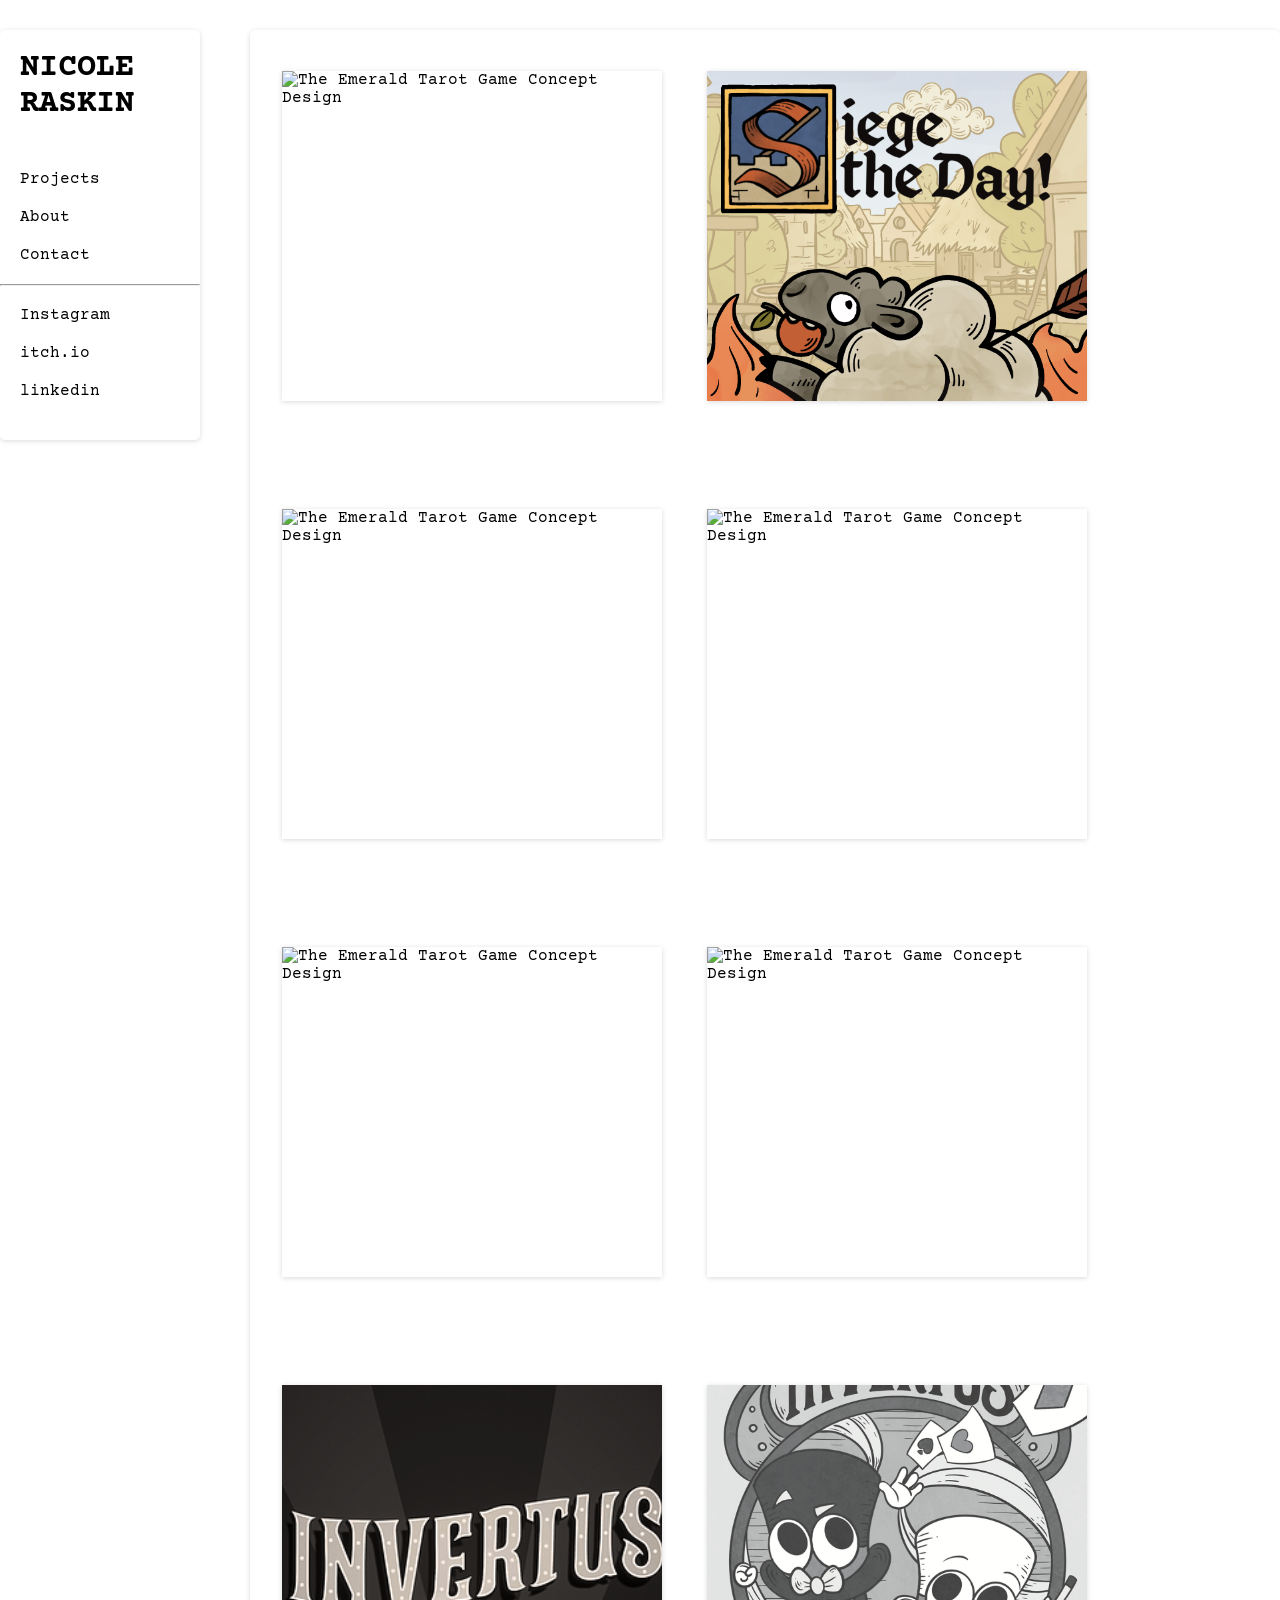
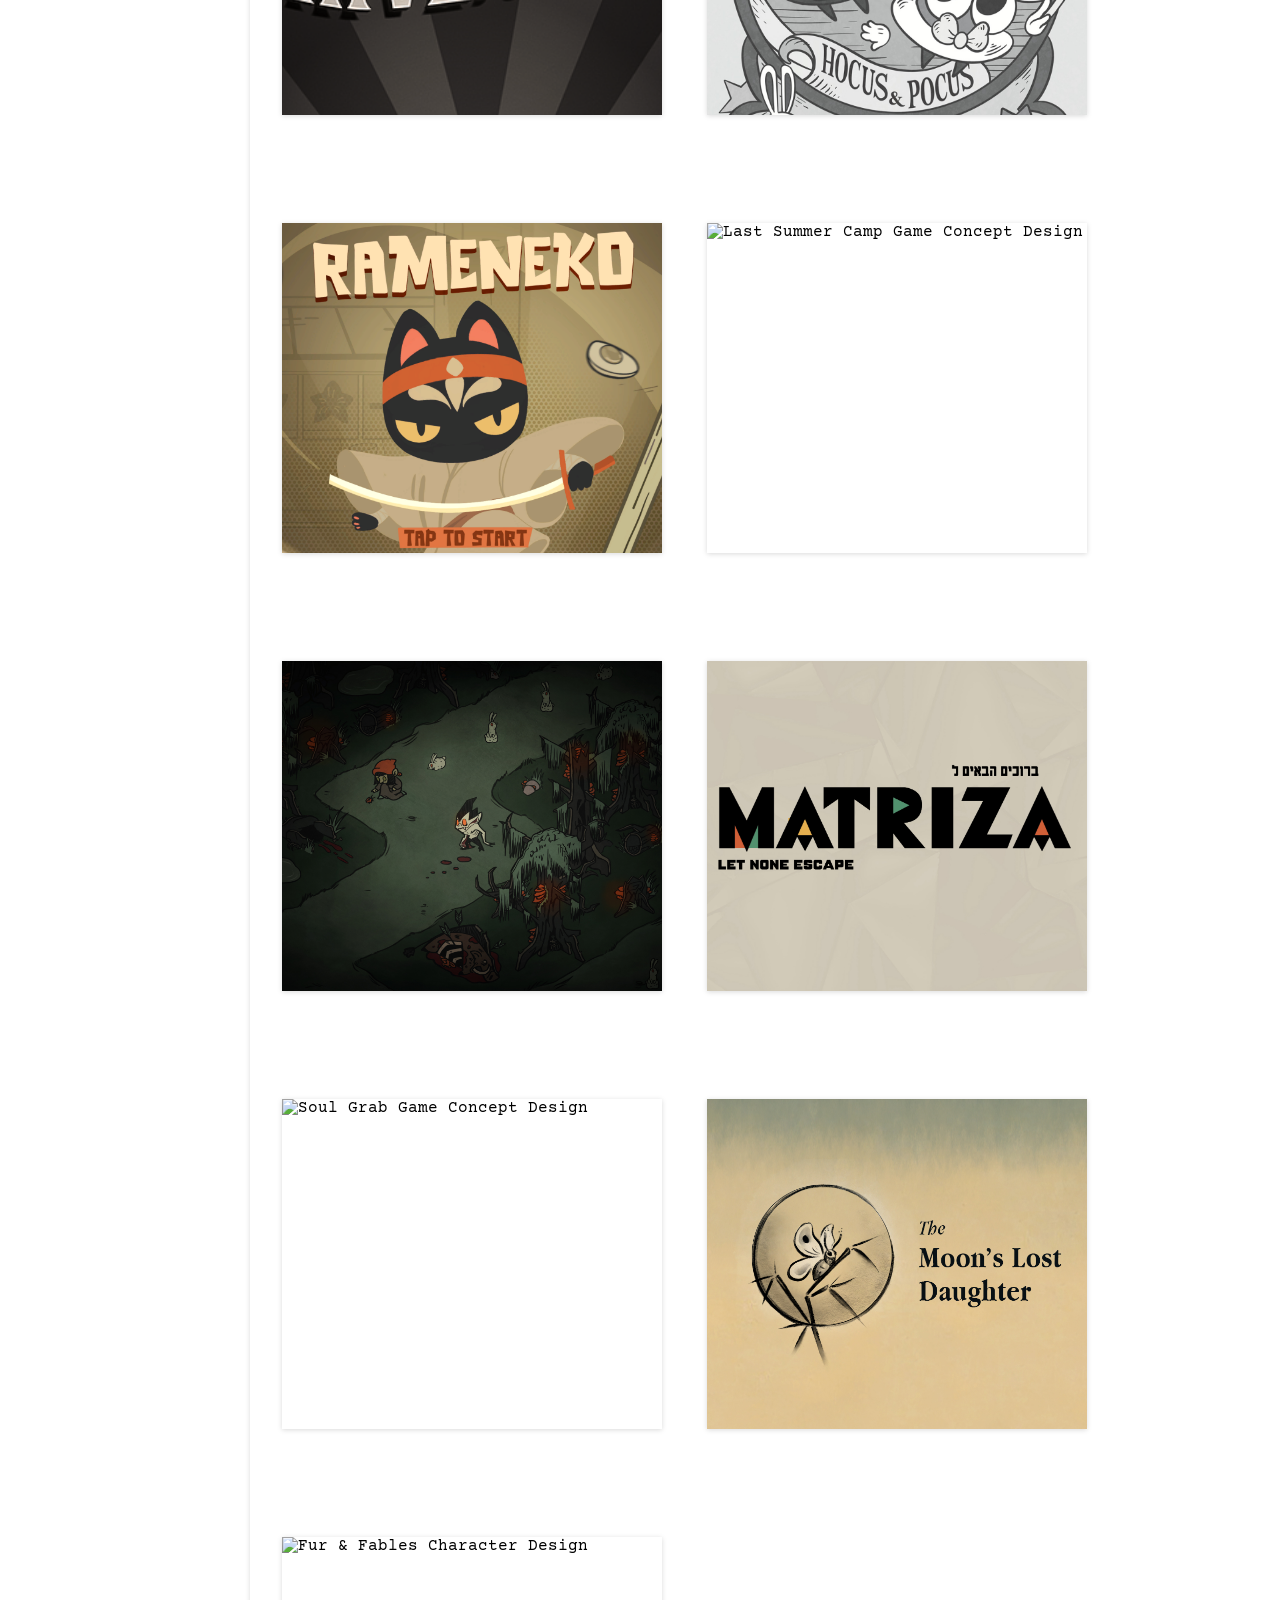
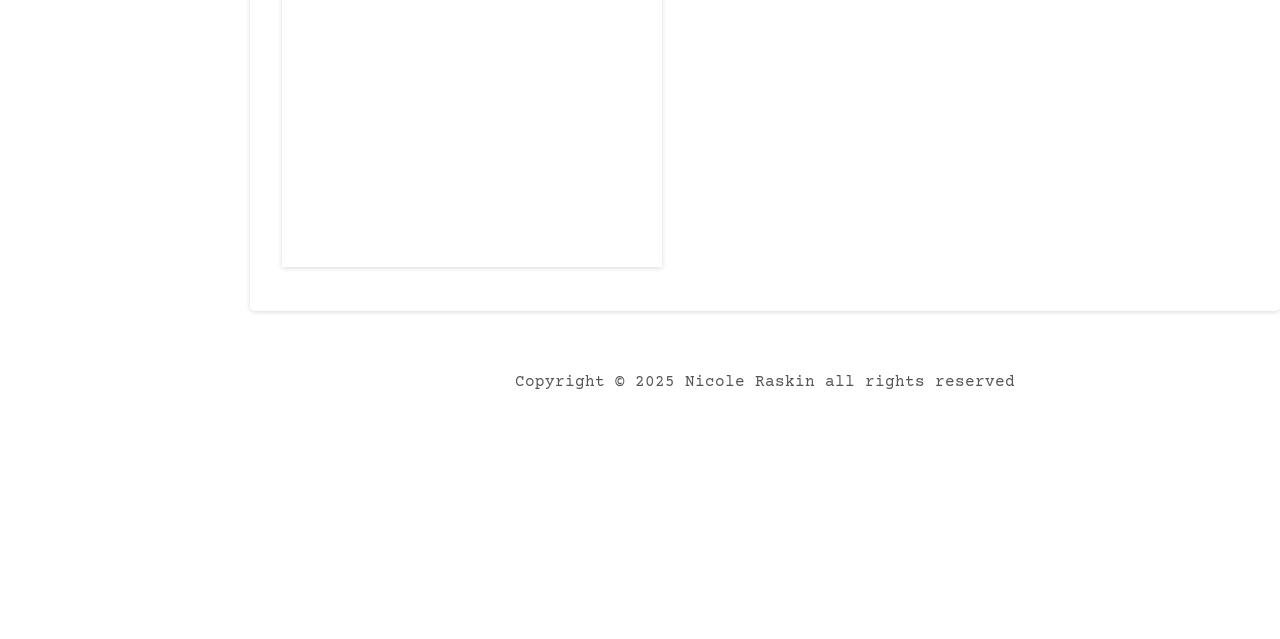
==== index.html @ 9879d879 "folder and name update" ====
<!DOCTYPE html>
<html lang="en">
<head>
    <meta charset="UTF-8">
    <meta name="viewport" content="width=device-width, initial-scale=1.0">
    <title>Project One | Nicole Raskin</title>
    <link rel="stylesheet" href="style.css">
    <link rel="preconnect" href="https://fonts.googleapis.com">
<link rel="preconnect" href="https://fonts.gstatic.com" crossorigin>
<link href="https://fonts.googleapis.com/css2?family=Courier+Prime:ital,wght@0,400;0,700;1,400;1,700&family=DM+Mono:ital,wght@0,300;0,400;0,500;1,300;1,400;1,500&family=IBM+Plex+Sans:ital,wght@0,100..700;1,100..700&family=Lekton:ital,wght@0,400;0,700;1,400&family=Mozilla+Text:wght@200..700&family=Sometype+Mono:ital,wght@0,400..700;1,400..700&family=Stack+Sans+Text:wght@200..700&family=Trispace:wght@100..800&display=swap" rel="stylesheet">
</head> 
<body>
    
    <div class="page-wrapper">

        <nav id="desktop-nav">
            <div class="logo"><b>NICOLE RASKIN</b></div>
            <div>
                <ul class="nav-links">
                    <a href="indexmain.html">Projects</a>
                    <a href="project.html?id=100">About</a> 
                    <a href="project.html?id=101">Contact</a> 
                </ul>
                 <hr/>
                <a class="contact" href="https://www.instagram.com/raskin.nicole/">Instagram</a>
                <a class="contact" href="https://nicoleraskin.itch.io/">itch.io</a>
                <a class="contact" href="https://www.linkedin.com/in/nicole-raskin">linkedin</a>
        </nav>
        <nav id="hamburger-nav">
    <div class="logo"><b>Nicole Raskin</b></div>
    <div class="hamburger-menu">
        <div class="hamburger-icon" onclick="toggleMenu()">
        <span></span>
        <span></span>
        <span></span>
        </div>
        <div class="menu-links">
            <li><a href="indexmain.html" onclick="toggleMenu()">Projects</a></li>      
            <li><a href="project.html?id=100" onclick="toggleMenu()">About</a></li>
            <li><a href="project.html?id=101" onclick="toggleMenu()">Contact</a></li>
        </div>
    </div>
        </nav>

        <main class="project-page-content">

            <section id="projects">
                <div class="projects-container">
                    <a href="project.html?id=15" class="project-thumbnail">
                        <img src="./assets/Brigandier/Page_42.png" alt="The Emerald Tarot Game Concept Design">
                    </a>  
                    <a href="project.html?id=14" class="project-thumbnail">
                        <img src="./assets/SiegeTheDay/main.png" alt="The Emerald Tarot Game Concept Design">
                    </a>  
                    <a href="project.html?id=13" class="project-thumbnail">
                        <img src="./assets/Muskies/1.png" alt="The Emerald Tarot Game Concept Design">
                    </a>  
                    <a href="project.html?id=12" class="project-thumbnail">
                        <img src="./assets/ChristmasBaking/1.png" alt="The Emerald Tarot Game Concept Design">
                    </a>  
                    <a href="project.html?id=11" class="project-thumbnail">
                        <img src="./assets/ManorLords/main.png" alt="The Emerald Tarot Game Concept Design">
                    </a>   
                    <a href="project.html?id=10" class="project-thumbnail">
                        <img src="./assets/TheEmeraldTarot/image.png" alt="The Emerald Tarot Game Concept Design">
                    </a>                      
                    <a href="project.html?id=9" class="project-thumbnail">
                        <img src="./assets/Invertus/4.png" alt="Invertus Game Concept Design">
                    </a>   
                    <a href="project.html?id=8" class="project-thumbnail">
                        <img src="./assets/InvertusMerch/poster1.jpeg" alt="Invertus Merch Game Concept Design">
                    </a>  
                    <a href="project.html?id=7" class="project-thumbnail">
                         <img src="./assets/Rameneko/Rameneko - 1.png" alt="Rameneko Game Screenshot">
                    </a>
                    <a href="project.html?id=6" class="project-thumbnail">
                        <img src="./assets/LastSummerCamp/1.jpeg" alt="Last Summer Camp Game Concept Design">                        
                    </a>
                    <a href="project.html?id=5" class="project-thumbnail">
                        <img src="./assets/Pacman-Reskin/1.jpg" alt="Fur&Fables Character Design thumbnail">                       
                    </a>
                    <a href="project.html?id=4" class="project-thumbnail">
                        <img src="./assets/Matriza/4.png" alt="Matriza Game Concept Design">
                    </a>
                    <a href="project.html?id=3" class="project-thumbnail">
                        <img src="./assets/BoardGame - SoulGrab/1.jpg" alt="Soul Grab Game Concept Design">                       
                    </a> 
                    <a href="project.html?id=2" class="project-thumbnail">
                        <img src="./assets/TheMoonsLostDaughter/1.jpg" alt="Invertus Game Concept Design">
                    </a>                                         
                    <a href="project.html?id=1" class="project-thumbnail">
                        <img src="./assets/FurAndFables/01.characters.png." alt="Fur & Fables Character Design">
                    </a>

                </div>

            </section>
        </main>
        
</div>


    <div class="page-wrapper">
        <main class="page-footer">
            <footer>
                <p>Copyright &#169; 2025 Nicole Raskin all rights reserved</p>
            </footer>
        </main>
    </div>

    <script src="script.js"></script>
    
</body>
</html>
---- style.css ----
/* General */

@import url('https://fonts.googleapis.com/css2?family=Poppins:wght@300;400;500;600&display=swap');



* {
    margin: 0;
    padding: 0;
}

body{
/*font-family: "Sometype Mono", monospace;*/
font-family: "Courier Prime", monospace;
/*font-family: "DM Mono", monospace;*/
/*font-family: "Courier New", Courier, monospace;*/
}

html {
    scroll-behavior: smooth;
}

p {
    color: rgb(85, 85, 85);
}

/* TRANSITION */

a, 
.btn {
    transition: all 300ms ease;
}

/* NAVIGATION */

nav {
    justify-content: space-around;
    align-items: center;
    z-index: 1000;
    background-color: white; /* Solid white so content doesn't bleed through */
}

.nav-links {
    gap: 2rem;
    list-style: none;
    font-size: 1rem;
}

a {
    color: black;
    text-decoration: none;
    display: block;
    margin: 20px;
}

.logo {
    font-size: 2rem;
    margin: 20px;
}

.logo:hover {
cursor: default;
}

/* HAMBURGER MENU */

#hamburger-nav { /* dont display hamburger nav when desktop preview */
    display: none;
}

.hamburger-menu {
    position: relative;
    display: inline-block;
}

.hamburger-icon {
    display: flex;
    flex-direction: column;
    justify-content: space-between;
    height: 24px;
    width: 30px;
    cursor: pointer;
}

.hamburger-icon span {
width: 100%;
height: 2px;
background-color: black;
transition: all .3 ease-in-out;
}

.menu-links {
position: absolute;
top: 100%;
right: 0%;
background-color: white;
width: fit-content;
max-height: 0;
overflow: hidden;
transition: all .3 ease-in-out;
}

.menu-links a {
    display: block;
    padding: 10px;
    text-align: center;
    font-size: 1.5rem;
    color: black;
    text-decoration: none;
    transition: all .3 ease-in-out;
}

.menu-links li { /* each item in the hamburger menu list */
    list-style: none;
}

.menu-links.open { /* limit height of menu */
max-height: 300px;
}

.hamburger-icon.open span:first-child { /* when menu open - hamburger lines turn to X */
    transform: rotate(45deg) translate(10px, 5px);
}

.hamburger-icon.open span:nth-child(2) {
    opacity: 0;
}

.hamburger-icon.open span:last-child {
    transform: rotate(-45deg) translate(10px, -5px);
}

.hamburger-icon span:first-child {
    opacity: 1;
}

.hamburger-icon span:first-child {
    transform: none;
}

/* SECTIONS */

section {
    padding-top: 1vh;
    min-height: 96vh; 
    height: auto;
    margin: 0 auto; /* This centers it within the REMAINING space */
    max-width: 1000px; /* Prevents the art from getting too gigantically wide */
    box-sizing: border-box;
}


.section-container {
    display: flex;
}

/* PROFILES */

#profile {
    display: flex;
    justify-content: center;
    gap: 5rem;
    height: 80vh;
}

.section__pic-container { /* styling the image logo */
    display: flex;
    height: 400px;
    width: 400px;
    margin: auto 0;
}

.section__text { /* all text in this div */
    align-self: center;
    text-align: center;
}

.section__text p {
    font-weight: 600;
}

.section__text__p1 {
    text-align: center;
}

.section__text__p2 {
    font-size: 1.75rem;
    margin-bottom: 1rem;
}

.title { /* styling my name */
font-size: 3rem;
    text-align: center;
    margin-bottom: 3rem; /* Adjust this value to get the look you want */
}

#social-container { /* styling the icons container */
    display: flex;
    justify-content: center;
    margin: 1rem;
    gap: 1rem;
}

/* ICONS */

.icon { /* styling the icons */
cursor: pointer;
    height: 2rem; /* This keeps them small */
    width: 2rem;  /* Add width to be safe */
    object-fit: contain; /* Prevents stretching */
}

/* BUTTONS */

.btn-container {
    display: flex;
    justify-content: center;
    gap: 1rem;
    /* Added margin here so you don't have to use inline styles in HTML */
    margin-top: 1rem; 
}

.btn {
    font-weight: 600;
    padding: 1rem;
    width: 8rem;
    border-radius: 2rem;
}

.btn-color-1,
.btn-color-2 {
    border: rgb(53, 53, 53) 0.1rem solid;
}

.btn-color-1:hover, 
.btn-color-2:hover {
    cursor: pointer;
}

.btn-color-1, 
.btn-color-2:hover {
    background-color: rgb(53, 53, 53);
    color: white;
}

.btn-color-1:hover {
    background-color: rgb(0, 0, 0);
}

.btn-color-2 {
    background: none;
}

.btn-color-2:hover {
    border: rgb(255, 255, 255) 0.1rem solid;
}

.btn-container {
    gap: 1rem;
}

/* ABOUT SECTION */

#about {
    position: relative;
}

.about-containers {
    gap: 2rem;
    margin-bottom: 2rem;
    margin-top: 2rem;
}

.about-details-container {
    justify-content: center;
    flex-direction: column;
}

.about-containers, .about-details-container {
    display: flex;
    justify-content: center;
}
 
.about-pic {
    border-radius: 2rem;
}

.arrow {
    position: absolute;
    right: -5rem;
    bottom: 2.5rem;
    width: 2rem; /* Force a small size */
    height: 2rem;
}

.details-container {
    padding: 1.5rem;
    flex: 1;
    background-color: white;
    border-radius: .5rem;
    box-shadow: rgba(0, 0, 0, 0.15) 0px 1px 5px;
}

#experience .about-containers .details-container {
    max-width: 700px; /* Adjust this value as needed */
    /* You might also want to add margin: 0 auto; if you want to center it when it's smaller than its container */
    margin: 0 auto;
}

.section-container {
    gap: 4rem;
    height: auto; /* Changed from 80% */
    display: flex;
}

.section__pic-container {
    height: 400px;
    width: 400px;
    margin: auto 0;
}

/* EXPERIENCE SECTION*/

#experience {
    position: relative;
}

.experience-sub-title {
    color: rgb(85, 85, 85);
    font-weight: 600;
    font-size: 1.75rem;
    margin-bottom: 2rem;
}

.experience-details-container {
    display: flex;
    justify-content: center;
    flex-direction: column;
}

.article-container {
    display: flex;
    text-align: initial;
    flex-wrap: wrap;
    flex-direction: row;
    gap: 2.5rem;
    justify-content: space-around;
}

article {
display: flex;
width: 10rem;
justify-content: flex-start;
gap: 0.5rem;
}

article .icon {
cursor: default;
}

 /* PROJECTS SECTION */

#projects {
    position: relative;
}

.projects-container {
    display: flex;         /* Enables flexbox layout */
    flex-wrap: wrap;       /* Allows thumbnails to wrap to the next line */
    justify-content: flex-start; /* Aligns thumbnails to the left */
    row-gap: 6rem;         /* Space between rows */
}

.project-thumbnail {
    display: block;
    width: 380px;
    height: 330px;
    margin: 0 45px 12px 0;
    position: relative;
    overflow: hidden;
    box-shadow: rgba(0, 0, 0, 0.15) 0px 1px 5px;
}

.project-thumbnail img {
    width: 100%;
    height: 100%;
    object-fit: cover;
    display: block;
}

/* 1. Create a transparent white overlay sitting above the image */
.project-thumbnail::after {
  content: '';
  position: absolute;
  top: 0;
  left: 0;
  width: 100%;
  height: 100%;
  background-color: rgba(255, 255, 255, 0.5); /* White at 50% opacity */
  opacity: 0;                                 /* Invisible by default */
  transition: opacity 0.3s ease;              /* Smooth fade effect */
  pointer-events: none;                       /* Allows clicks to pass through to the image/link */
}

/* 2. Fade in the white layer when hovering */
.project-thumbnail:hover::after {
  opacity: 1;
}

.row-items-container{
    margin-bottom: 25px;
    display: flex;         /* Enables flexbox layout */
    flex-wrap: wrap;       /* Allows thumbnails to wrap to the next line */
    justify-content: space-between; /* Aligns thumbnails to the left */
    row-gap: 1rem;   
}

.row-item-full {
    width: 100%;
}

.row-item-half {
    width: 49%;
}

.row-item-quarter {
    width: 23%;
}

.thumbnail-caption {
    position: absolute;
    left: 0;
    right: 0;
    bottom: 0;
    padding: 0.6rem 0.8rem;
    background: rgba(0, 0, 0, 0.55);
}

.thumbnail-caption h3 {
    color: white;
    font-size: 0.95rem;
    font-weight: 500;
    margin: 0;
}

.project-img {
    border-radius: 2rem;
    width: 90%;
    height: 90%;
}

.project-img-large {
    width: 100%;
    height: auto;
    display: block;
}

.project-image-stack {
    max-width: 1200px;
    margin: 0 auto;
    display: flex;
    flex-direction: column; /* This forces the stack */
    gap: 2rem; /* This adds a nice space between the two image boxes */
}

/* This adds a gap between images inside the same bordered container */
/*.details-container.color-container img + img {
    margin-top: 2rem; /* Adjust this value to change the spacing 
}*/

.project-title {
    color: black;
    margin-bottom: 10px;
}

.Itemtext {
    margin: 1rem;
}

.project-btn {
    color: black;
    border-color: rgb(163, 163, 163);
}

/* CONTACT */

#contact {
    display: flex;
    justify-content: center;
    flex-direction: column;
    height: 70vh;
}

.contact-info-upper-container {
    display: flex;
    justify-content: center;
    border-radius: 2rem;
    border: rgb(53, 53, 53) .1rem solid;
    border-color: rgb(163, 163, 163);
    background-color: rgb(250, 250, 250);
    margin: 2rem auto;
    padding: 0.5rem;
}

.contact-info-container {
    display: flex;
    align-items: center;
    gap: .5rem;
    margin: 1rem;
}

.contact-info-container p {
font-size: larger;
}

.contact-icon {
    cursor: default;
}

/* FOOTER SECTION */

footer {
    height: 26vh;
    margin: 0 1rem;
}

footer p {
    text-align: center;
}


   /* Project Page Specifics */

.project-page-content {
        margin-left: 250px; 
        width: 1400px;
        min-width: 600px; /* This prevents the "squishing" that looks like sliding */
        padding: 2rem;
        background-color: white; /* Ensures it covers anything behind it */
        box-sizing: border-box; /* Crucial for calc() math */
}

.page-footer {
        margin-left: 250px; 
        width: calc(100% - 250px);
        min-width: 600px; /* This prevents the "squishing" that looks like sliding */
        padding: 2rem;
        background-color: white; /* Ensures it covers anything behind it */
        box-sizing: border-box; /* Crucial for calc() math */
}

.project-main-img {
    height: auto; /* Allows the art to keep its aspect ratio */
    width: 100%;
    max-width: 600px;
}

#project-gallery {
    height: fit-content;
    margin-top: 4rem;
}

/* Ensure images inside details containers don't overflow */
.details-container img {
    max-width: 100%;
    height: auto;
}

/* Adjustment for the "Back" button to look consistent */
.project-page-content .btn-container {
    margin-top: 1.5rem;
}

@media screen and (min-width: 1201px) {
    .page-wrapper {
        display: flex;
        padding-top: 30px;
        width: 100%; /* Add this */
        max-width: fit-content;
        margin: auto; 
    }

    #desktop-nav {
        width: 200px;
        float: left;
        padding-bottom: 20px;
        position: fixed;
        box-shadow: rgba(0, 0, 0, 0.15) 0px 1px 5px;
        border-radius: 5px;
        background-color: white;
    }

    .nav-links {
        flex-direction: column;
        gap: 1.5rem;
        margin-top: 3rem;            /* Spacing between logo and links */
        align-items: flex-start;     /* Ensures links are left-aligned */
    }

    .project-page-content {
        margin-left: 250px; 
        width: 1400px;
        padding: 2rem;
        /* ADD THIS LINE BELOW */
        box-sizing: border-box;
        box-shadow: rgba(0, 0, 0, 0.15) 0px 1px 5px;
        border-radius: 5px; 
    }

    .page-footer {
        margin-left: 250px; 
        width: 1000px;
        padding: 2rem;
        /* ADD THIS LINE BELOW */
        box-sizing: border-box;
        border-radius: 5px; 
    }

    /* Remove the 10rem margins you had earlier since we have a sidebar now */
    section {
        margin: 0 auto; 
        max-width: 1275px;
    }
}


@media screen and (max-width: 1200px) {

    .page-wrapper {
        display: block; /* Back to normal stacking */
    }

    #desktop-nav {
        display: none; /* Hide sidebar, show hamburger as usual */
    }

    .project-page-content {
        margin-left: 0;
        width: 100%;
    }

    .page-footer {
        margin-left: 0;
        width: 100%;
    }

    #hamburger-nav {
        display: flex;
        height: 8vh;
        /* Sticky Properties */
        position: sticky;
    }
    #experience, 
    .experience-details-container {
        margin-top: 2rem;
    }
    #profile, 
    .section-container {
        display: block;
    }
    .arrow {
        display: none;
    }
    section, 
    .section-container {
        height: fit-content;
    }
    section {
        margin: 0 5%;
    }
    .section__pic-container {
        width: 275px;
        height: 275px;
        margin: 0 auto 2rem;
    }
    .about-containers {
        margin-top: 0;
    }
    .projects-container {
        grid-template-columns: repeat(2, 250px);
        justify-content: center;
    }
}

@media screen and (max-width: 600px) {
    #contact, footer {
        height: 40vh;
    }
    #profile {
        height: 83vh;
        margin-bottom: 0;
    }
    article {
        font-size: 1rem;
    }
    footer nav {
        height: fit-content;
        margin-bottom: 2rem;
    }
    .about-containers, 
    .contact-info-upper-container, 
    .btn-container {
        flex-wrap: wrap;
    }
    .contact-info-container {
        margin: 0.2rem 0.5rem;
    }
    .contact-info-container, p, 
    .nav-links li a {
        font-size: 1rem;
    }
    .experience-sub-title {
        font-size: 1.25rem;
    }
    .logo {
        font-size: 1.5rem;
    }
    .nav-links {
        flex-direction: column;
        gap: .5rem;
        text-align: center;
    }
    .section__pic-container {
        width: auto;
        height: 46vw;
        justify-content: center;
    }
    .section__text__p2 {
        font-size: 1.25rem;
    }
    .title {
        font-size: 2rem;
    }
    .text-container {
        text-align: justify;
    }
    .projects-container {
        grid-template-columns: 1fr;
        justify-content: center;
    }
    .project-thumbnail {
        width: 100%;
        max-width: 250px;
        margin: 0 auto 12px;
    }
}
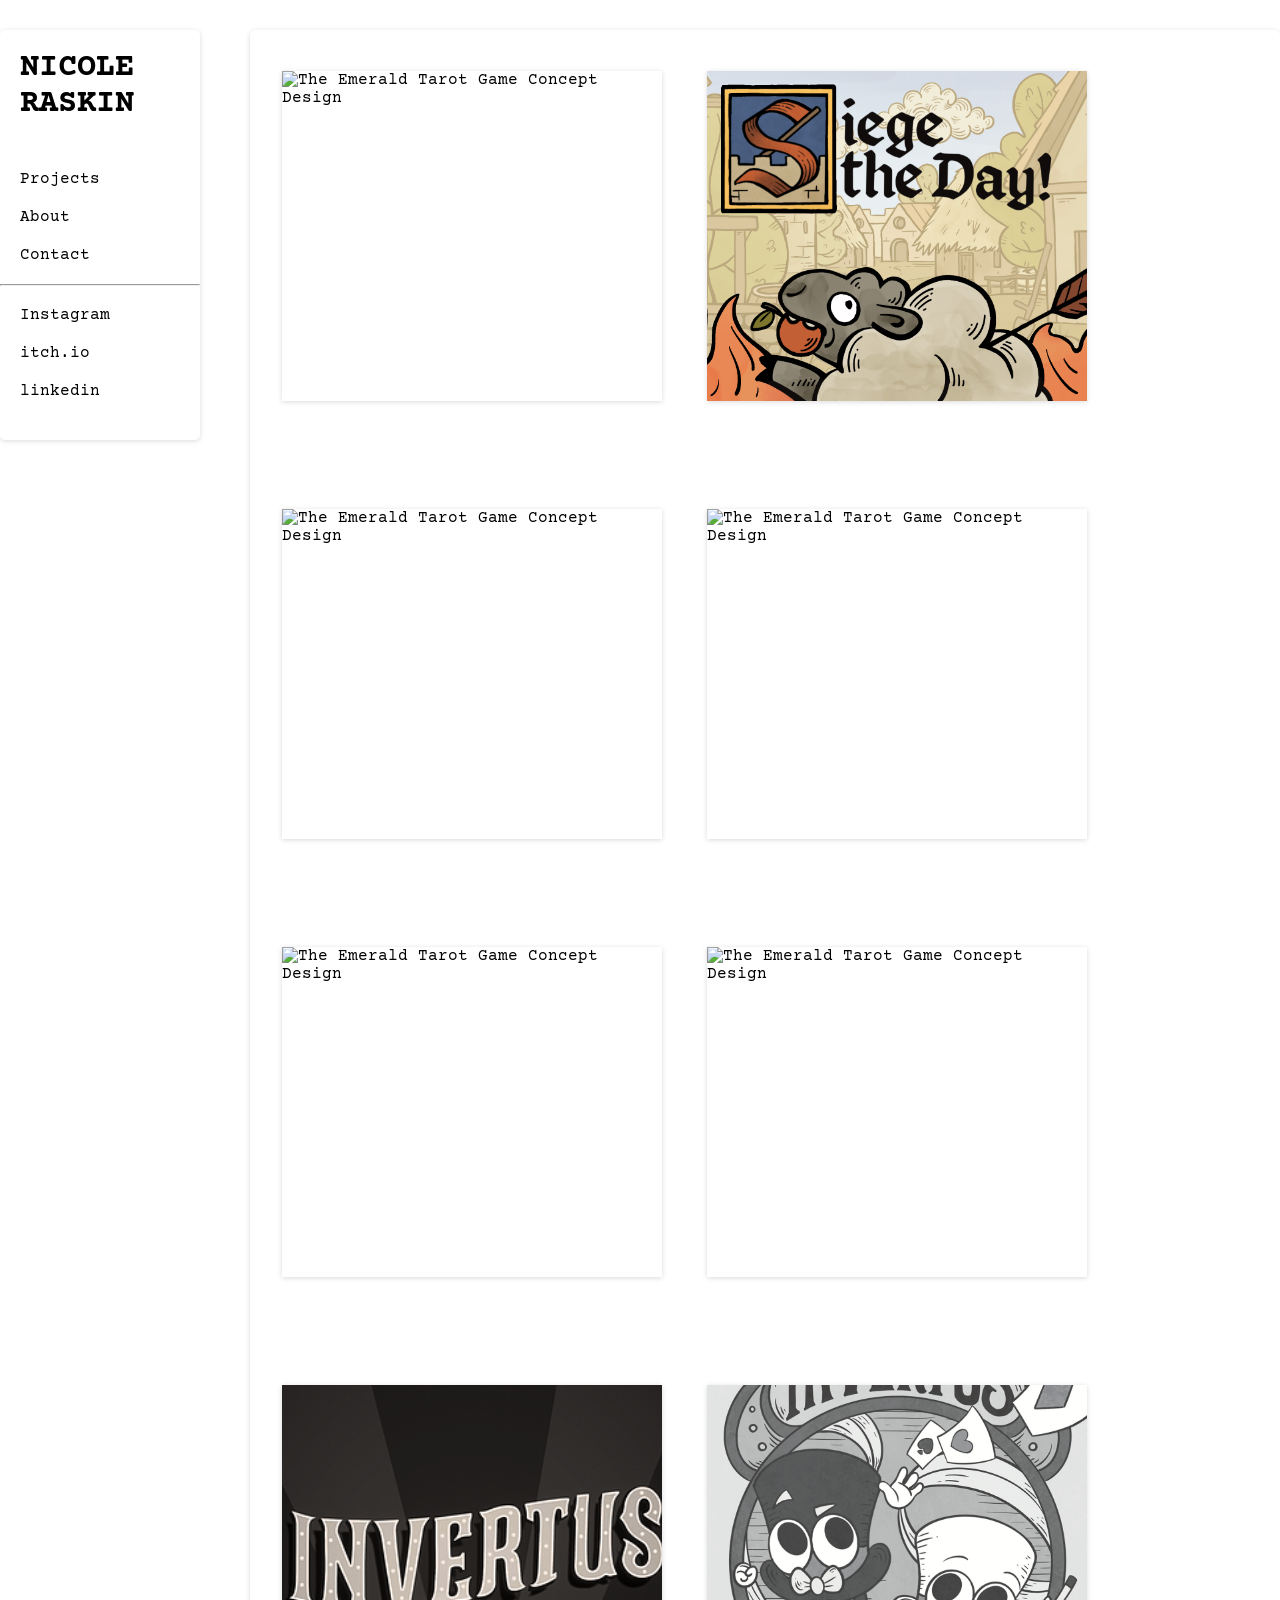
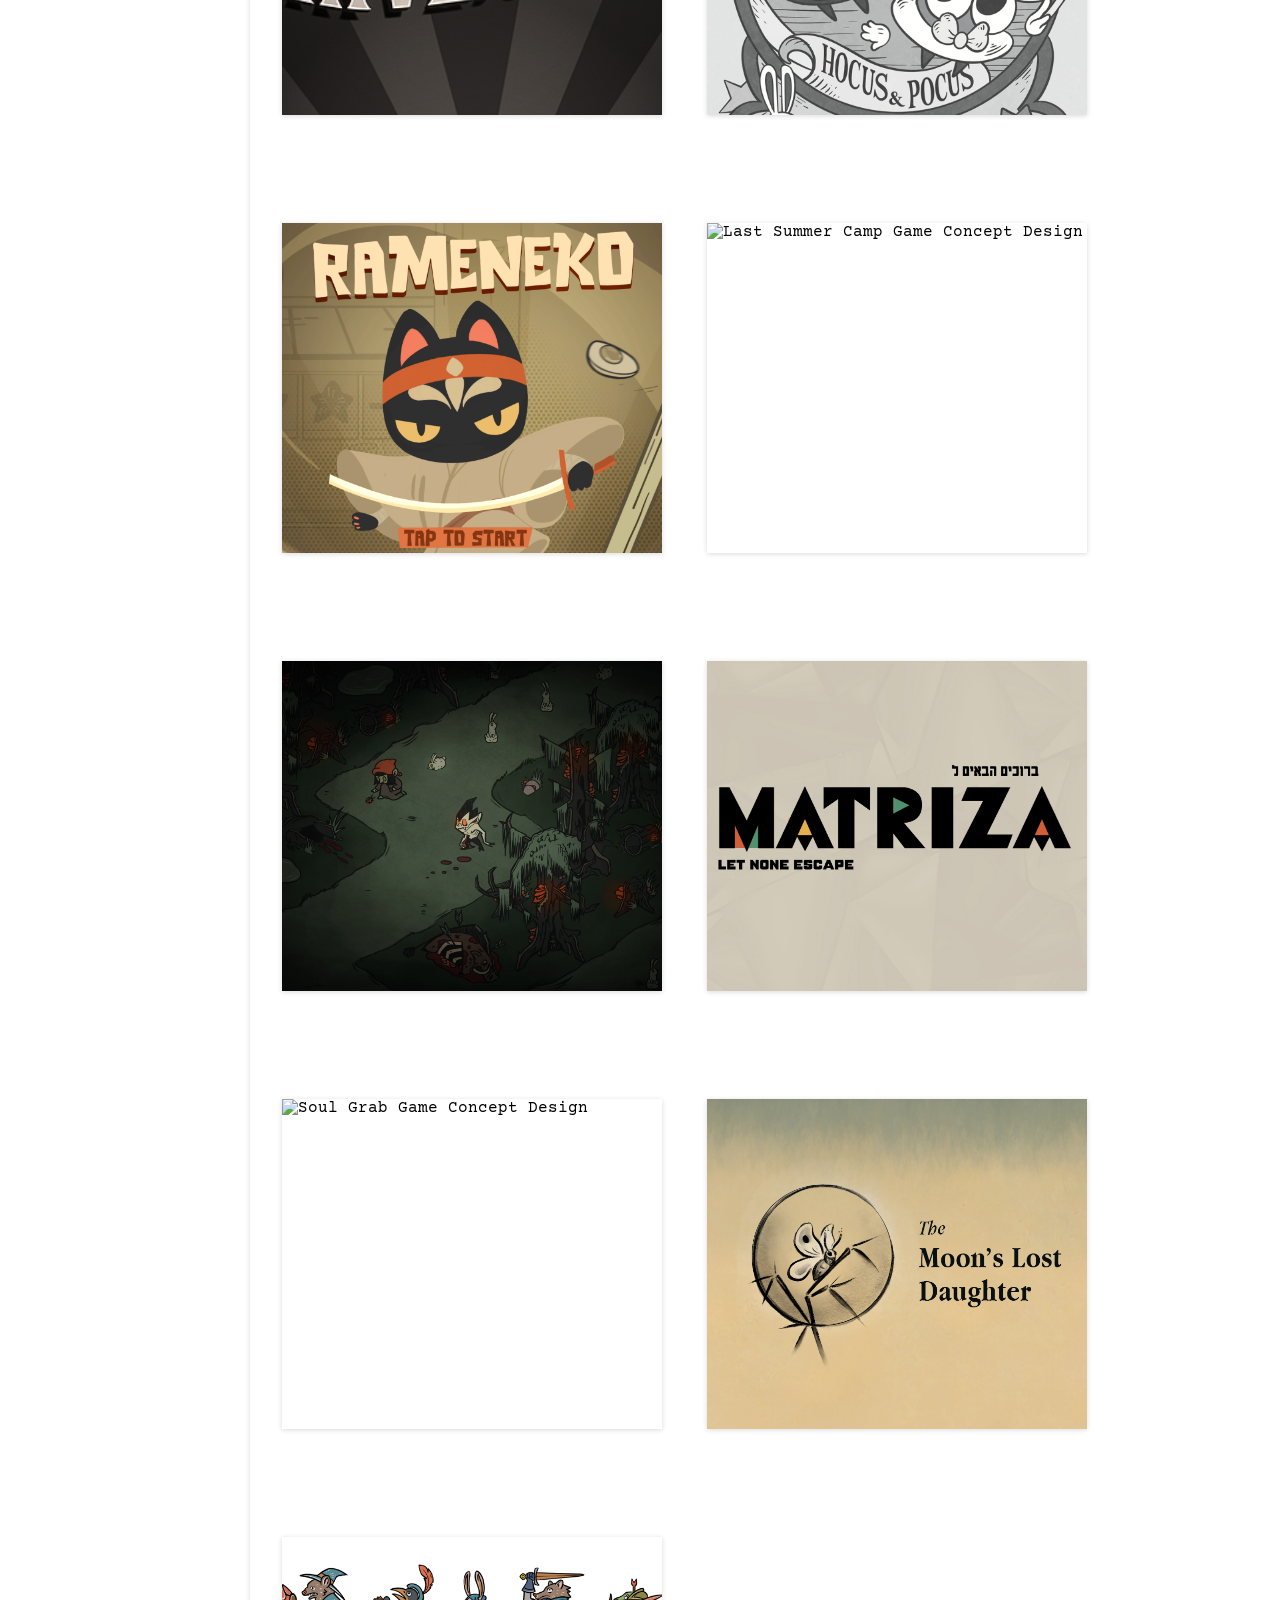
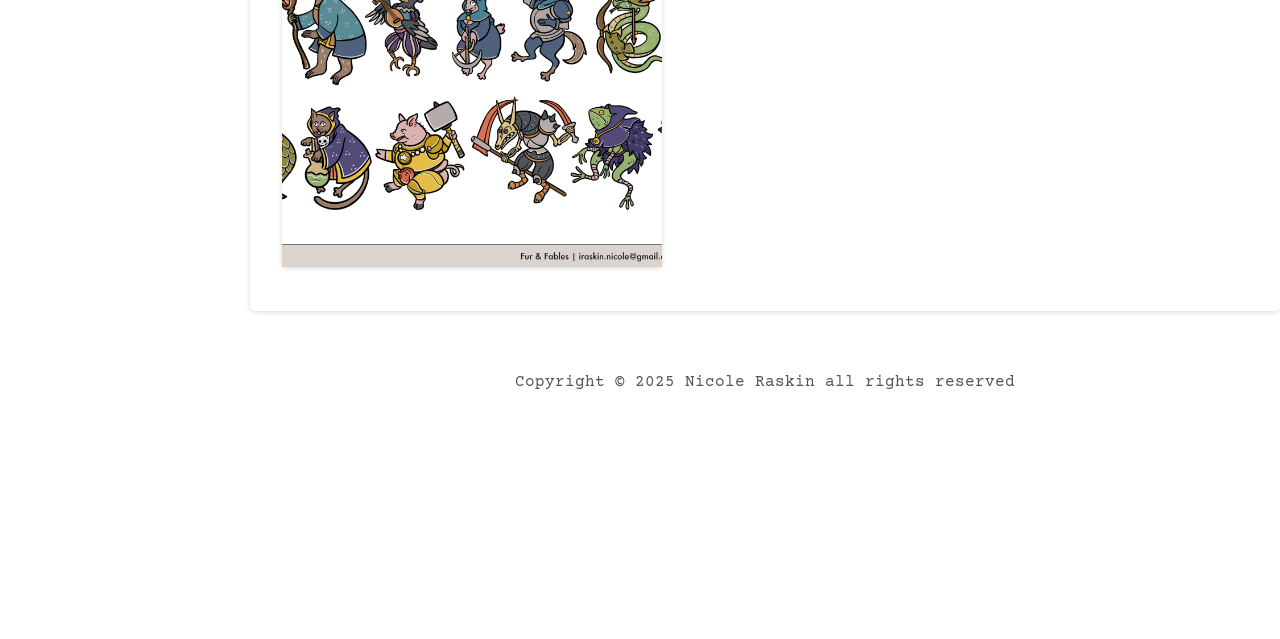
==== commit 7d175e6c: "update paths after name and path updates" ====
--- a/index.html
+++ b/index.html
@@ -17,7 +17,7 @@
             <div class="logo"><b>NICOLE RASKIN</b></div>
             <div>
                 <ul class="nav-links">
-                    <a href="indexmain.html">Projects</a>
+                    <a href="index.html">Projects</a>
                     <a href="project.html?id=100">About</a> 
                     <a href="project.html?id=101">Contact</a> 
                 </ul>
@@ -35,7 +35,7 @@
         <span></span>
         </div>
         <div class="menu-links">
-            <li><a href="indexmain.html" onclick="toggleMenu()">Projects</a></li>      
+            <li><a href="index.html" onclick="toggleMenu()">Projects</a></li>      
             <li><a href="project.html?id=100" onclick="toggleMenu()">About</a></li>
             <li><a href="project.html?id=101" onclick="toggleMenu()">Contact</a></li>
         </div>
@@ -89,7 +89,7 @@
                         <img src="./assets/TheMoonsLostDaughter/1.jpg" alt="Invertus Game Concept Design">
                     </a>                                         
                     <a href="project.html?id=1" class="project-thumbnail">
-                        <img src="./assets/FurAndFables/01.characters.png." alt="Fur & Fables Character Design">
+                        <img src="./assets/FurAndFables/01.characters.png" alt="Fur & Fables Character Design">
                     </a>
 
                 </div>
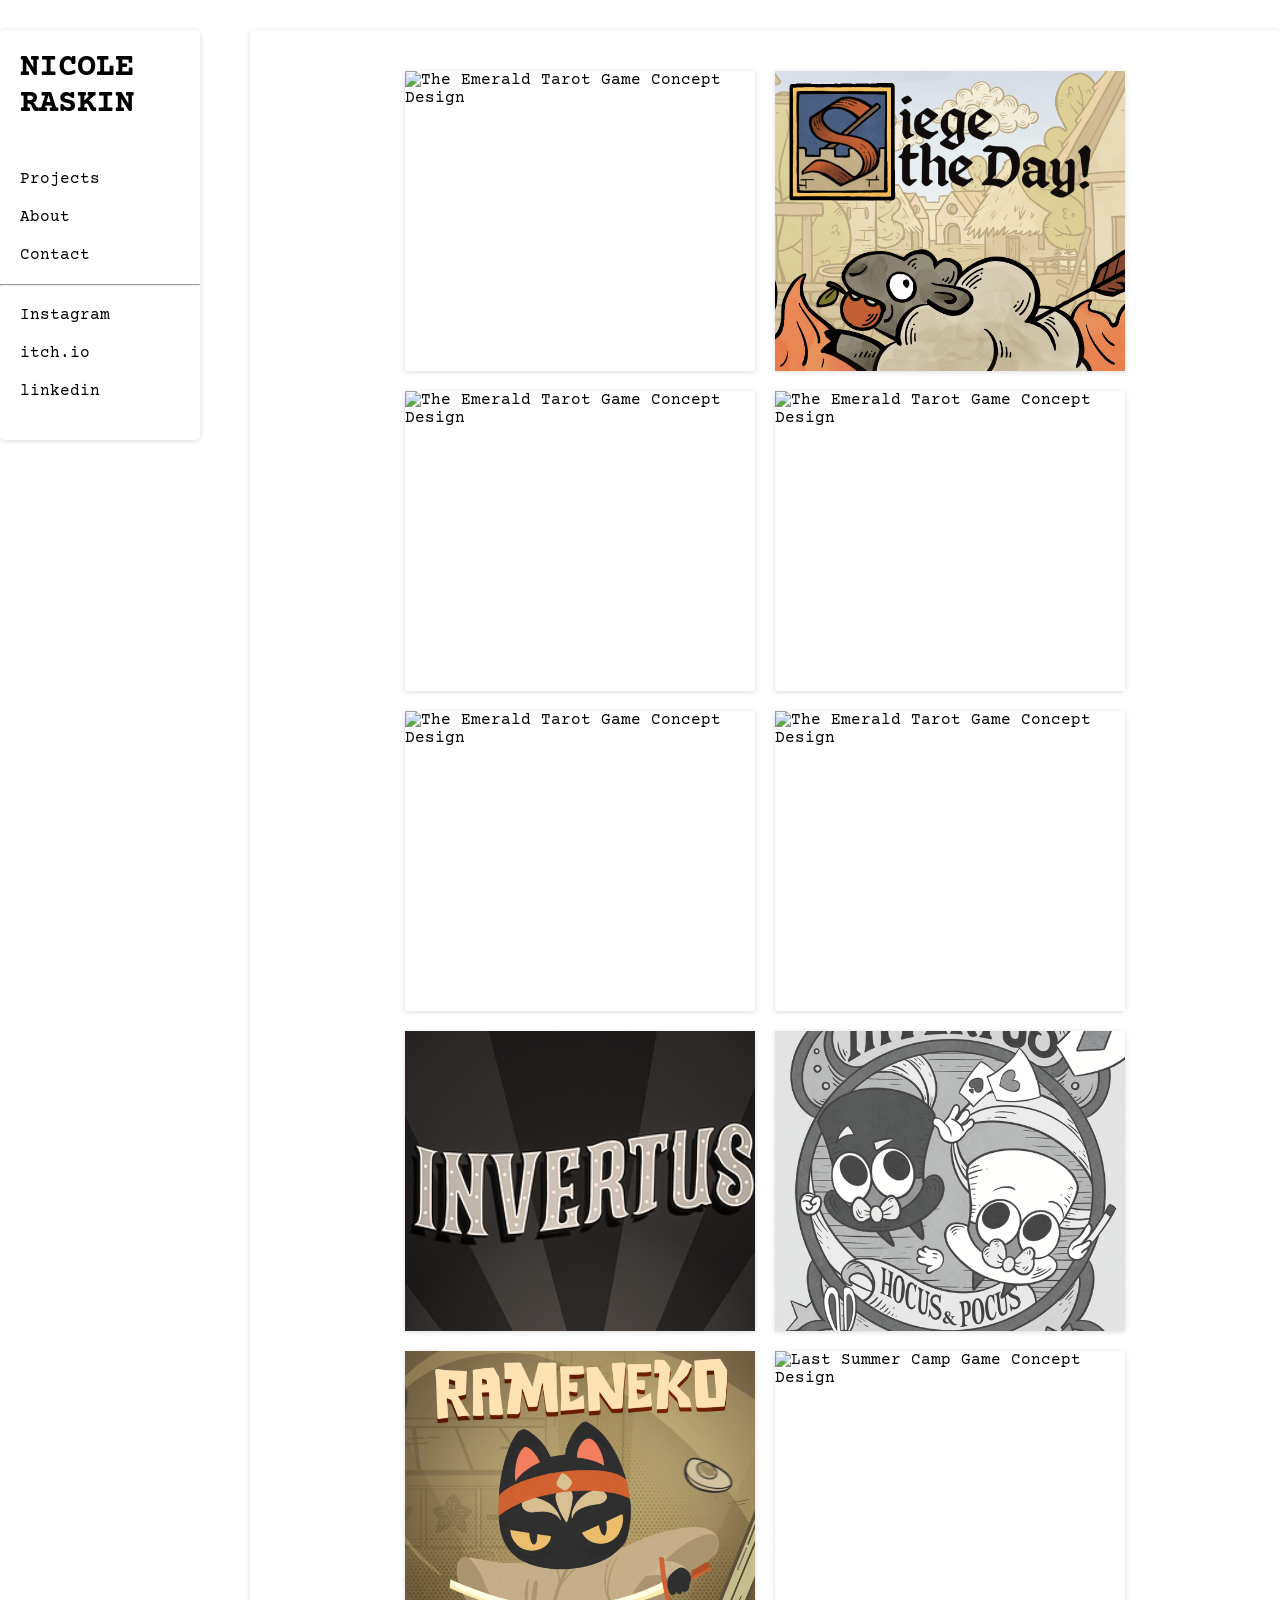
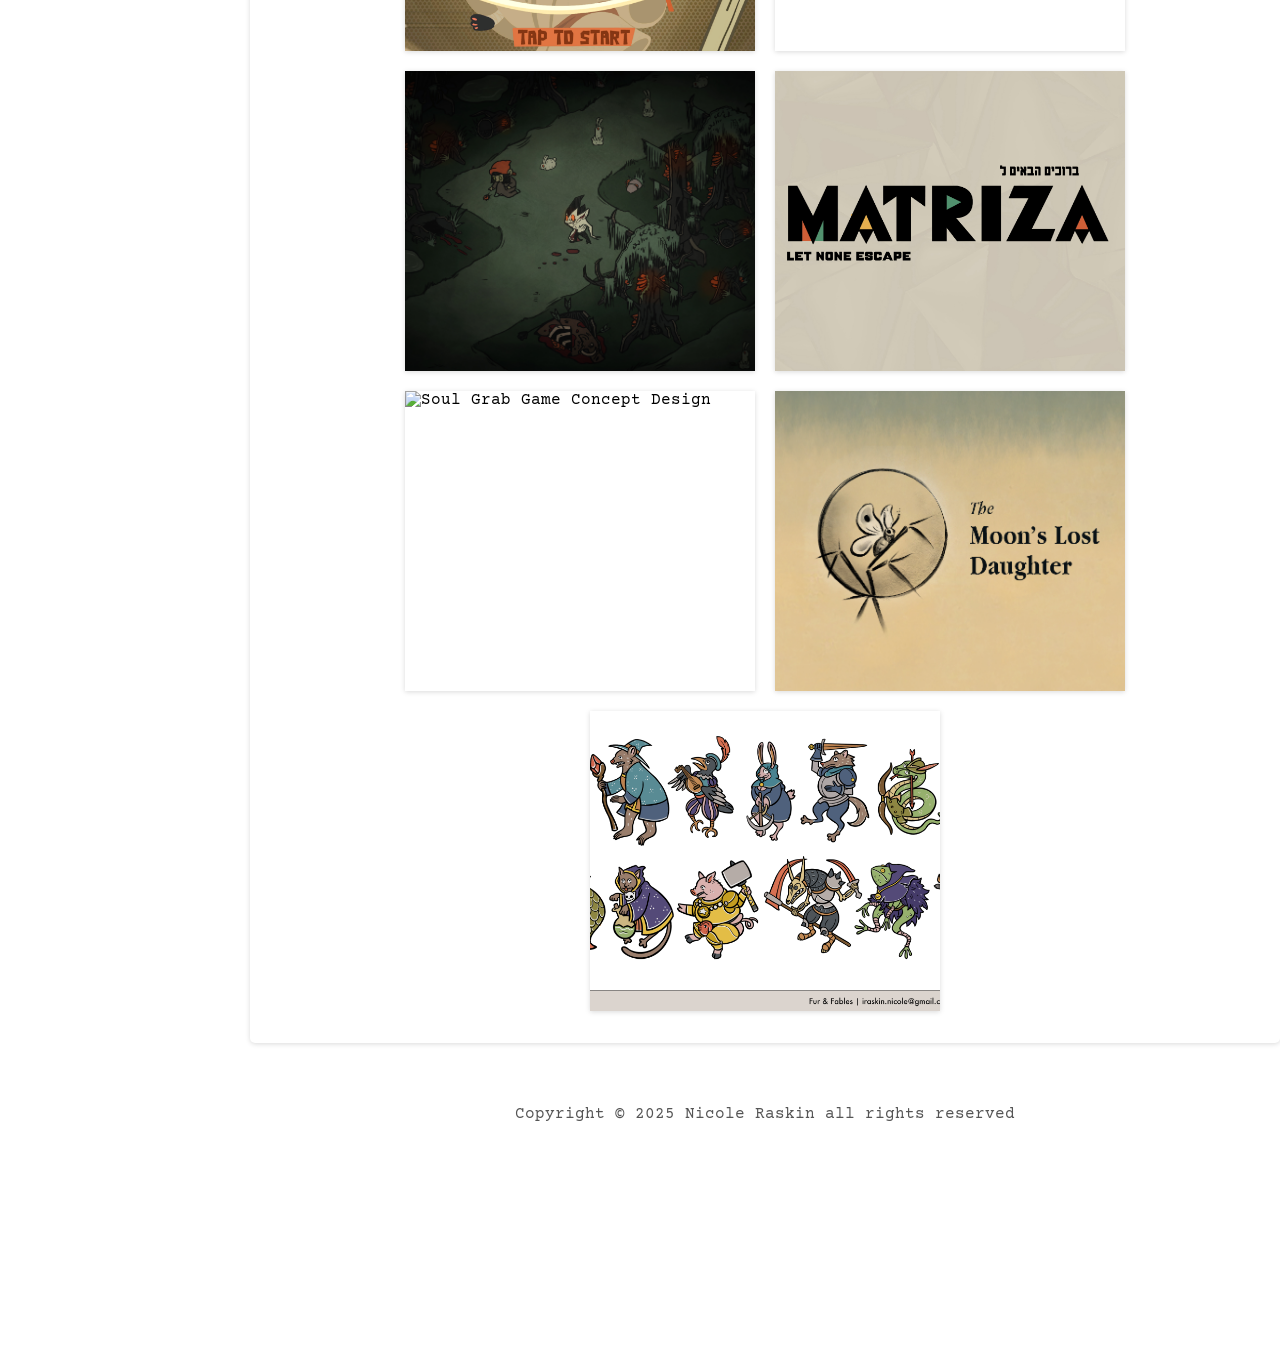
==== commit ed51a81a: "Update index.html" ====
--- a/index.html
+++ b/index.html
@@ -4,7 +4,7 @@
     <meta charset="UTF-8">
     <meta name="viewport" content="width=device-width, initial-scale=1.0">
     <title>Project One | Nicole Raskin</title>
-    <link rel="stylesheet" href="style.css">
+    <link rel="stylesheet" href="style.css?v=2">
     <link rel="preconnect" href="https://fonts.googleapis.com">
 <link rel="preconnect" href="https://fonts.gstatic.com" crossorigin>
 <link href="https://fonts.googleapis.com/css2?family=Courier+Prime:ital,wght@0,400;0,700;1,400;1,700&family=DM+Mono:ital,wght@0,300;0,400;0,500;1,300;1,400;1,500&family=IBM+Plex+Sans:ital,wght@0,100..700;1,100..700&family=Lekton:ital,wght@0,400;0,700;1,400&family=Mozilla+Text:wght@200..700&family=Sometype+Mono:ital,wght@0,400..700;1,400..700&family=Stack+Sans+Text:wght@200..700&family=Trispace:wght@100..800&display=swap" rel="stylesheet">
--- a/style.css
+++ b/style.css
@@ -365,17 +365,20 @@
 }
 
 .projects-container {
-    display: flex;         /* Enables flexbox layout */
-    flex-wrap: wrap;       /* Allows thumbnails to wrap to the next line */
-    justify-content: flex-start; /* Aligns thumbnails to the left */
-    row-gap: 6rem;         /* Space between rows */
+    display: flex;         
+    flex-wrap: wrap;       
+    justify-content: center; /* Centers thumbnails on mobile */
+    gap: 20px;               /* Replaces hardcoded margins with consistent gap */
+    max-width: 1200px;
+    margin: 0 auto;
 }
 
 .project-thumbnail {
     display: block;
-    width: 380px;
-    height: 330px;
-    margin: 0 45px 12px 0;
+    width: 100%;
+    max-width: 350px;       /* Max desktop size */
+    height: 300px;
+    margin: 0;              /* Remove fixed side margins that cause overflow */
     position: relative;
     overflow: hidden;
     box-shadow: rgba(0, 0, 0, 0.15) 0px 1px 5px;
@@ -494,12 +497,15 @@
 .contact-info-upper-container {
     display: flex;
     justify-content: center;
+    flex-wrap: wrap;        /* Ensures items stack nicely on smaller screens */
     border-radius: 2rem;
     border: rgb(53, 53, 53) .1rem solid;
     border-color: rgb(163, 163, 163);
     background-color: rgb(250, 250, 250);
     margin: 2rem auto;
     padding: 0.5rem;
+    box-sizing: border-box;
+    max-width: 100%;        /* Prevents the box itself from overflowing the screen */
 }
 
 .contact-info-container {
@@ -507,10 +513,13 @@
     align-items: center;
     gap: .5rem;
     margin: 1rem;
+    min-width: 0;           /* CRITICAL: Allows flex items to shrink and wrap */
 }
 
 .contact-info-container p {
-font-size: larger;
+    font-size: larger;
+    overflow-wrap: break-word; /* Forces long email strings to wrap onto the next line */
+    word-break: break-word;    /* Fallback for older browsers */
 }
 
 .contact-icon {
@@ -534,7 +543,7 @@
 .project-page-content {
         margin-left: 250px; 
         width: 1400px;
-        min-width: 600px; /* This prevents the "squishing" that looks like sliding */
+        /* min-width: 600px; /* This prevents the "squishing" that looks like sliding */
         padding: 2rem;
         background-color: white; /* Ensures it covers anything behind it */
         box-sizing: border-box; /* Crucial for calc() math */
@@ -626,22 +635,26 @@
 
 @media screen and (max-width: 1200px) {
 
-    .page-wrapper {
-        display: block; /* Back to normal stacking */
-    }
-
-    #desktop-nav {
-        display: none; /* Hide sidebar, show hamburger as usual */
-    }
-
-    .project-page-content {
-        margin-left: 0;
-        width: 100%;
-    }
-
+    .project-page-content,
     .page-footer {
         margin-left: 0;
         width: 100%;
+        min-width: 0; /* Ensures mobile never forces a 600px minimum width again */
+    }
+
+    .page-wrapper {
+        display: block;
+        width: 100%;
+        overflow-x: hidden; /* Prevents any accidental horizontal scrollbar */
+    }
+
+    section {
+        margin: 0 1rem;     /* Safe padding on smaller screens instead of fixed percentages */
+        max-width: 100%;
+    }
+
+    #desktop-nav {
+        display: none; /* Hide sidebar, show hamburger as usual */
     }
 
     #hamburger-nav {
@@ -676,9 +689,19 @@
     .about-containers {
         margin-top: 0;
     }
+
     .projects-container {
-        grid-template-columns: repeat(2, 250px);
-        justify-content: center;
+        display: flex;
+        flex-wrap: wrap;
+        justify-content: center; /* Forces true centering */
+        gap: 20px;               /* Replaces manual margins with even spacing */
+    }
+
+    .project-thumbnail {
+        width: 100%;
+        max-width: 320px;        /* Adjust to fit nicely on mobile screens */
+        height: 280px;
+        margin: 0 !important;    /* Wipes out the desktop 45px right margin */
     }
 }
 
@@ -735,12 +758,21 @@
         text-align: justify;
     }
     .projects-container {
-        grid-template-columns: 1fr;
-        justify-content: center;
-    }
+        display: flex;
+        flex-wrap: wrap;
+        justify-content: center; /* Centers the thumbnails on mobile */
+        gap: 35px;               /* Consistent spacing instead of manual margins */
+    }
+    
     .project-thumbnail {
         width: 100%;
-        max-width: 250px;
-        margin: 0 auto 12px;
-    }
+        max-width: 280px;        /* Adjust this to your preferred mobile card width */
+        height: 240px;
+        margin: 0 !important;    /* Crucial: clears out that desktop 45px right margin */
+    }
+
+    .contact-info-container p{
+        font-size: medium;
+    }
+    
 }
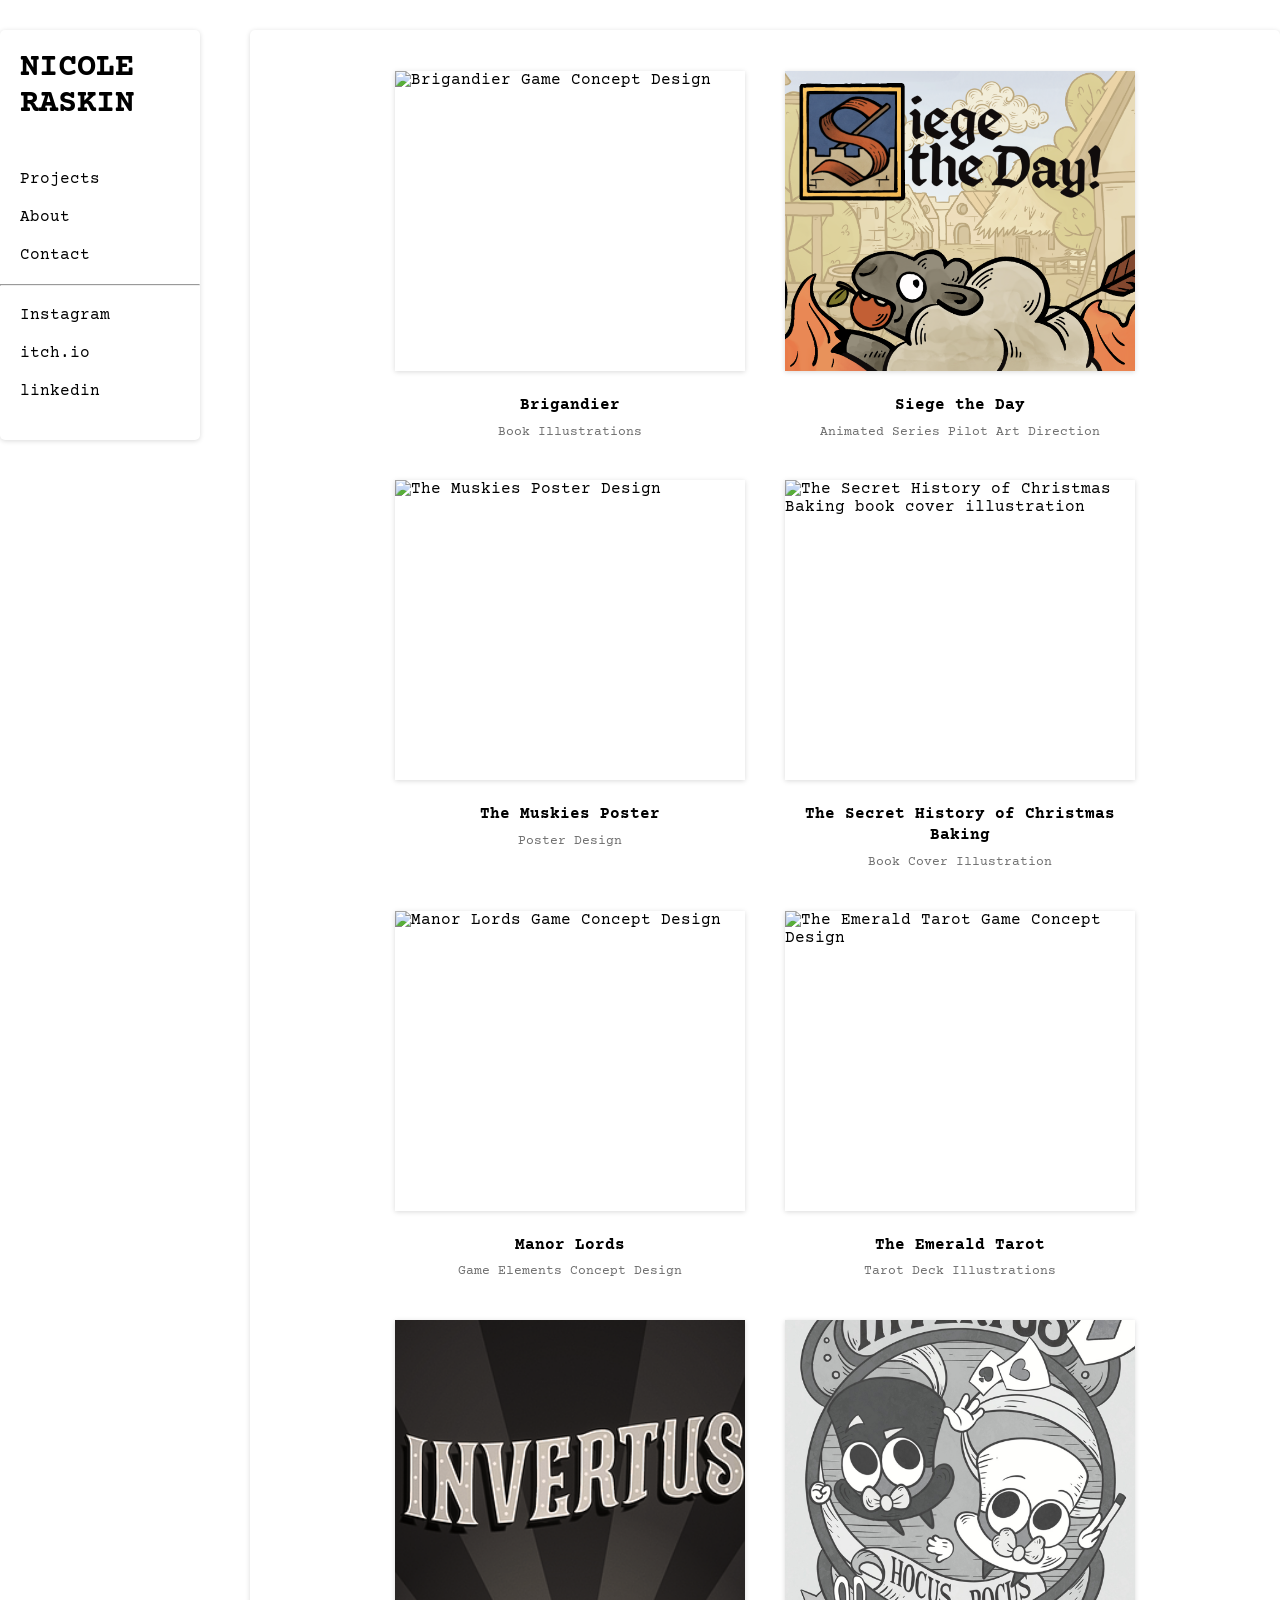
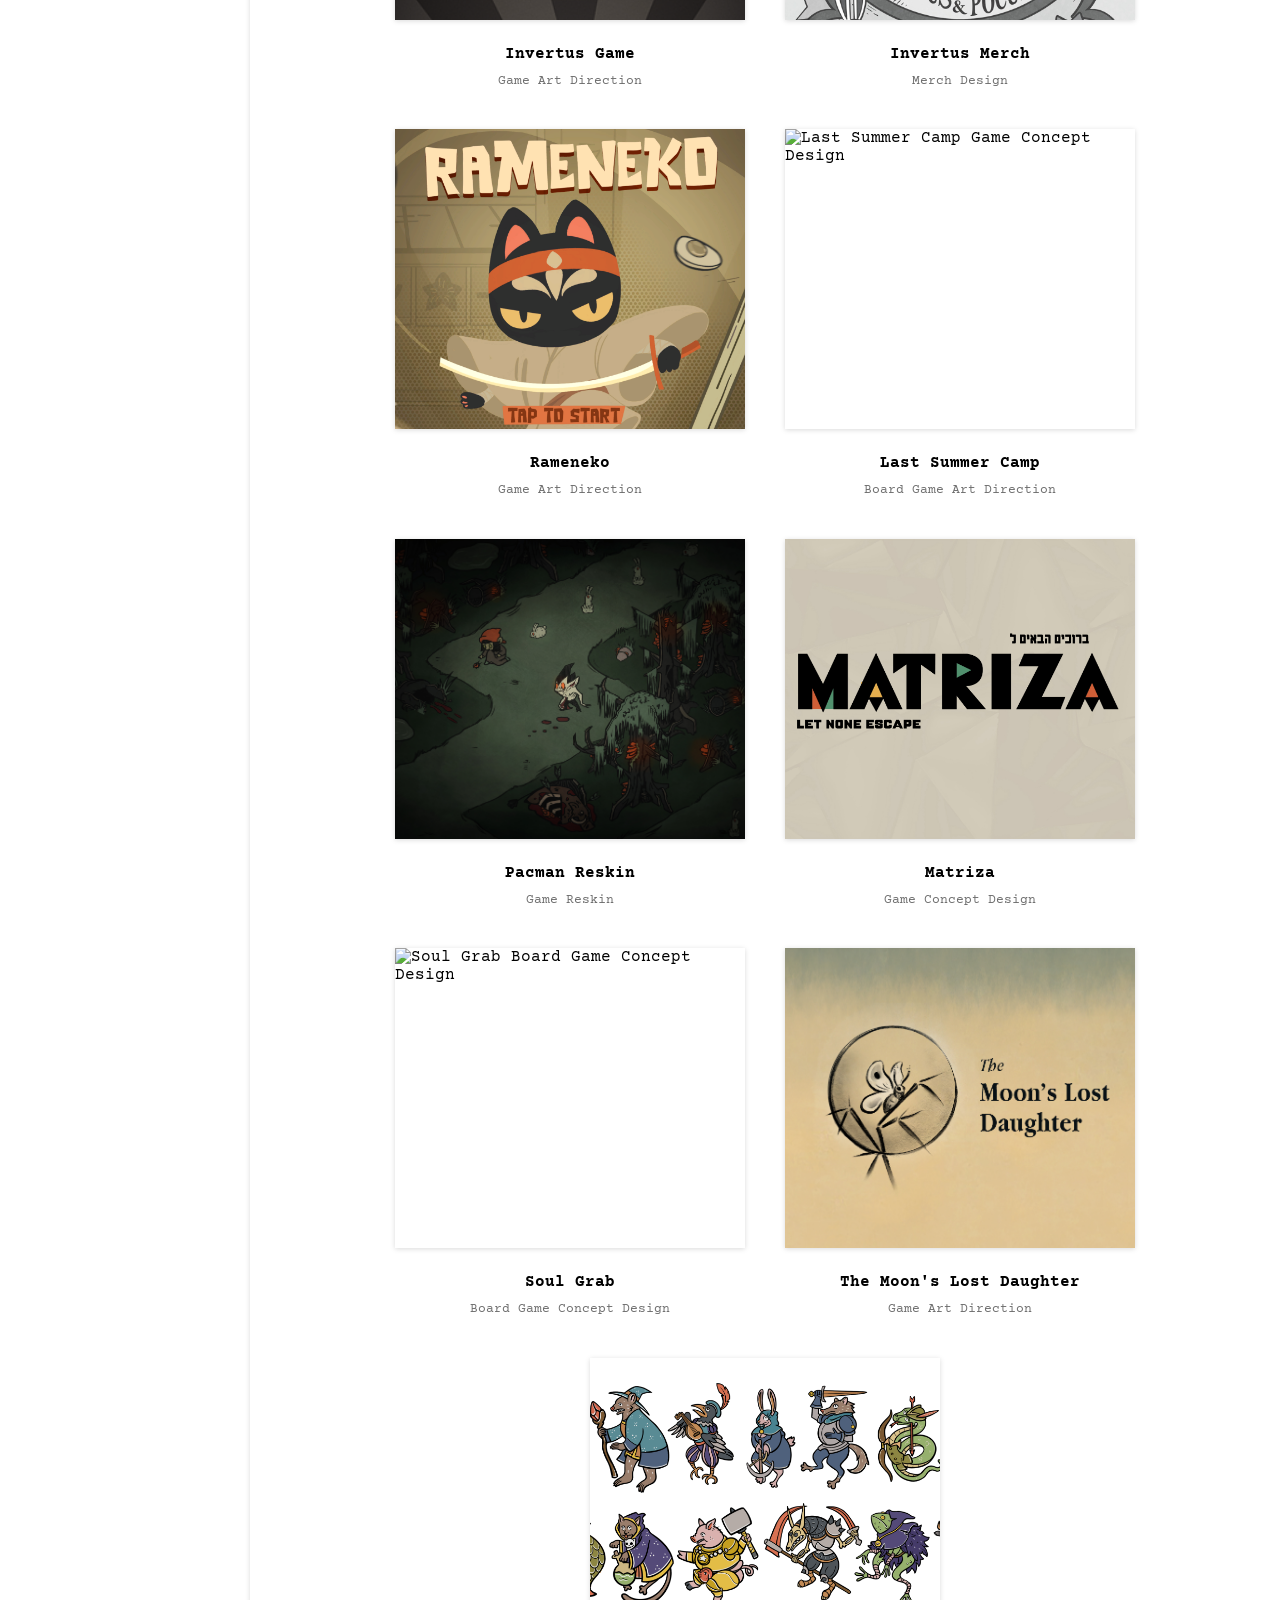
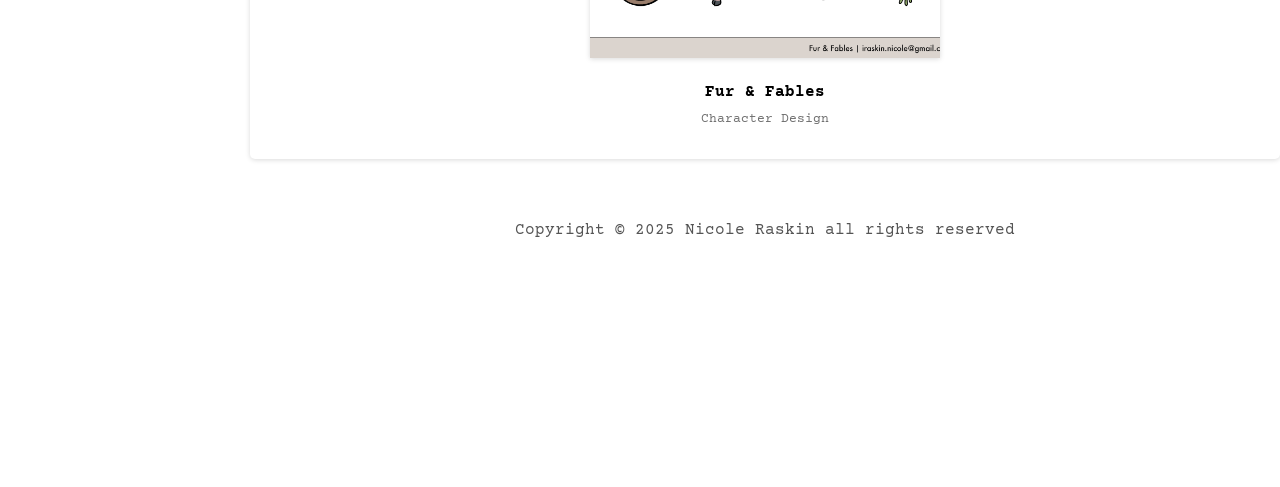
==== commit fc25e19a: "added project captions and names" ====
--- a/index.html
+++ b/index.html
@@ -4,13 +4,13 @@
     <meta charset="UTF-8">
     <meta name="viewport" content="width=device-width, initial-scale=1.0">
     <title>Project One | Nicole Raskin</title>
-    <link rel="stylesheet" href="style.css?v=2">
+    <link rel="stylesheet" href="style.css?v=3">
     <link rel="preconnect" href="https://fonts.googleapis.com">
 <link rel="preconnect" href="https://fonts.gstatic.com" crossorigin>
 <link href="https://fonts.googleapis.com/css2?family=Courier+Prime:ital,wght@0,400;0,700;1,400;1,700&family=DM+Mono:ital,wght@0,300;0,400;0,500;1,300;1,400;1,500&family=IBM+Plex+Sans:ital,wght@0,100..700;1,100..700&family=Lekton:ital,wght@0,400;0,700;1,400&family=Mozilla+Text:wght@200..700&family=Sometype+Mono:ital,wght@0,400..700;1,400..700&family=Stack+Sans+Text:wght@200..700&family=Trispace:wght@100..800&display=swap" rel="stylesheet">
-</head> 
+</head>
 <body>
-    
+
     <div class="page-wrapper">
 
         <nav id="desktop-nav">
@@ -18,8 +18,8 @@
             <div>
                 <ul class="nav-links">
                     <a href="index.html">Projects</a>
-                    <a href="project.html?id=100">About</a> 
-                    <a href="project.html?id=101">Contact</a> 
+                    <a href="project.html?id=100">About</a>
+                    <a href="project.html?id=101">Contact</a>
                 </ul>
                  <hr/>
                 <a class="contact" href="https://www.instagram.com/raskin.nicole/">Instagram</a>
@@ -35,7 +35,7 @@
         <span></span>
         </div>
         <div class="menu-links">
-            <li><a href="index.html" onclick="toggleMenu()">Projects</a></li>      
+            <li><a href="index.html" onclick="toggleMenu()">Projects</a></li>
             <li><a href="project.html?id=100" onclick="toggleMenu()">About</a></li>
             <li><a href="project.html?id=101" onclick="toggleMenu()">Contact</a></li>
         </div>
@@ -45,58 +45,165 @@
         <main class="project-page-content">
 
             <section id="projects">
+                <!-- Each project is a .project-card: the thumbnail, then a caption with a title and subtitle.
+                     To change the text, edit the project-caption-title / project-caption-subtitle lines. -->
                 <div class="projects-container">
-                    <a href="project.html?id=15" class="project-thumbnail">
-                        <img src="./assets/Brigandier/Page_42.png" alt="The Emerald Tarot Game Concept Design">
-                    </a>  
-                    <a href="project.html?id=14" class="project-thumbnail">
-                        <img src="./assets/SiegeTheDay/main.png" alt="The Emerald Tarot Game Concept Design">
-                    </a>  
-                    <a href="project.html?id=13" class="project-thumbnail">
-                        <img src="./assets/Muskies/1.png" alt="The Emerald Tarot Game Concept Design">
-                    </a>  
-                    <a href="project.html?id=12" class="project-thumbnail">
-                        <img src="./assets/ChristmasBaking/1.png" alt="The Emerald Tarot Game Concept Design">
-                    </a>  
-                    <a href="project.html?id=11" class="project-thumbnail">
-                        <img src="./assets/ManorLords/main.png" alt="The Emerald Tarot Game Concept Design">
-                    </a>   
-                    <a href="project.html?id=10" class="project-thumbnail">
-                        <img src="./assets/TheEmeraldTarot/image.png" alt="The Emerald Tarot Game Concept Design">
-                    </a>                      
-                    <a href="project.html?id=9" class="project-thumbnail">
-                        <img src="./assets/Invertus/4.png" alt="Invertus Game Concept Design">
-                    </a>   
-                    <a href="project.html?id=8" class="project-thumbnail">
-                        <img src="./assets/InvertusMerch/poster1.jpeg" alt="Invertus Merch Game Concept Design">
-                    </a>  
-                    <a href="project.html?id=7" class="project-thumbnail">
-                         <img src="./assets/Rameneko/Rameneko - 1.png" alt="Rameneko Game Screenshot">
-                    </a>
-                    <a href="project.html?id=6" class="project-thumbnail">
-                        <img src="./assets/LastSummerCamp/1.jpeg" alt="Last Summer Camp Game Concept Design">                        
-                    </a>
-                    <a href="project.html?id=5" class="project-thumbnail">
-                        <img src="./assets/Pacman-Reskin/1.jpg" alt="Fur&Fables Character Design thumbnail">                       
-                    </a>
-                    <a href="project.html?id=4" class="project-thumbnail">
-                        <img src="./assets/Matriza/4.png" alt="Matriza Game Concept Design">
-                    </a>
-                    <a href="project.html?id=3" class="project-thumbnail">
-                        <img src="./assets/BoardGame - SoulGrab/1.jpg" alt="Soul Grab Game Concept Design">                       
-                    </a> 
-                    <a href="project.html?id=2" class="project-thumbnail">
-                        <img src="./assets/TheMoonsLostDaughter/1.jpg" alt="Invertus Game Concept Design">
-                    </a>                                         
-                    <a href="project.html?id=1" class="project-thumbnail">
-                        <img src="./assets/FurAndFables/01.characters.png" alt="Fur & Fables Character Design">
-                    </a>
+
+                    <div class="project-card">
+                        <a href="project.html?id=15" class="project-thumbnail">
+                            <img src="./assets/Brigandier/Page_42.png" alt="Brigandier Game Concept Design">
+                        </a>
+                        <a href="project.html?id=15" class="project-caption">
+                            <div class="project-caption-title">Brigandier</div>
+                            <div class="project-caption-subtitle">Book Illustrations</div>
+                        </a>
+                    </div>
+
+                    <div class="project-card">
+                        <a href="project.html?id=14" class="project-thumbnail">
+                            <img src="./assets/SiegeTheDay/main.png" alt="Siege the Day Animated Series Pilot Artwork">
+                        </a>
+                        <a href="project.html?id=14" class="project-caption">
+                            <div class="project-caption-title">Siege the Day</div>
+                            <div class="project-caption-subtitle">Animated Series Pilot Art Direction</div>
+                        </a>
+                    </div>
+
+                    <div class="project-card">
+                        <a href="project.html?id=13" class="project-thumbnail">
+                            <img src="./assets/Muskies/1.png" alt="The Muskies Poster Design">
+                        </a>
+                        <a href="project.html?id=13" class="project-caption">
+                            <div class="project-caption-title">The Muskies Poster</div>
+                            <div class="project-caption-subtitle">Poster Design</div>
+                        </a>
+                    </div>
+
+                    <div class="project-card">
+                        <a href="project.html?id=12" class="project-thumbnail">
+                            <img src="./assets/ChristmasBaking/1.png" alt="The Secret History of Christmas Baking book cover illustration">
+                        </a>
+                        <a href="project.html?id=12" class="project-caption">
+                            <div class="project-caption-title">The Secret History of Christmas Baking</div>
+                            <div class="project-caption-subtitle">Book Cover Illustration</div>
+                        </a>
+                    </div>
+
+                    <div class="project-card">
+                        <a href="project.html?id=11" class="project-thumbnail">
+                            <img src="./assets/ManorLords/main.png" alt="Manor Lords Game Concept Design">
+                        </a>
+                        <a href="project.html?id=11" class="project-caption">
+                            <div class="project-caption-title">Manor Lords</div>
+                            <div class="project-caption-subtitle">Game Elements Concept Design</div>
+                        </a>
+                    </div>
+
+                    <div class="project-card">
+                        <a href="project.html?id=10" class="project-thumbnail">
+                            <img src="./assets/TheEmeraldTarot/image.png" alt="The Emerald Tarot Game Concept Design">
+                        </a>
+                        <a href="project.html?id=10" class="project-caption">
+                            <div class="project-caption-title">The Emerald Tarot</div>
+                            <div class="project-caption-subtitle">Tarot Deck Illustrations</div>
+                        </a>
+                    </div>
+
+                    <div class="project-card">
+                        <a href="project.html?id=9" class="project-thumbnail">
+                            <img src="./assets/Invertus/4.png" alt="Invertus Game Concept Design">
+                        </a>
+                        <a href="project.html?id=9" class="project-caption">
+                            <div class="project-caption-title">Invertus Game</div>
+                            <div class="project-caption-subtitle">Game Art Direction</div>
+                        </a>
+                    </div>
+
+                    <div class="project-card">
+                        <a href="project.html?id=8" class="project-thumbnail">
+                            <img src="./assets/InvertusMerch/poster1.jpeg" alt="Invertus Merch Design">
+                        </a>
+                        <a href="project.html?id=8" class="project-caption">
+                            <div class="project-caption-title">Invertus Merch</div>
+                            <div class="project-caption-subtitle">Merch Design</div>
+                        </a>
+                    </div>
+
+                    <div class="project-card">
+                        <a href="project.html?id=7" class="project-thumbnail">
+                            <img src="./assets/Rameneko/Rameneko - 1.png" alt="Rameneko Game Screenshot">
+                        </a>
+                        <a href="project.html?id=7" class="project-caption">
+                            <div class="project-caption-title">Rameneko</div>
+                            <div class="project-caption-subtitle">Game Art Direction</div>
+                        </a>
+                    </div>
+
+                    <div class="project-card">
+                        <a href="project.html?id=6" class="project-thumbnail">
+                            <img src="./assets/LastSummerCamp/1.jpeg" alt="Last Summer Camp Game Concept Design">
+                        </a>
+                        <a href="project.html?id=6" class="project-caption">
+                            <div class="project-caption-title">Last Summer Camp</div>
+                            <div class="project-caption-subtitle">Board Game Art Direction</div>
+                        </a>
+                    </div>
+
+                    <div class="project-card">
+                        <a href="project.html?id=5" class="project-thumbnail">
+                            <img src="./assets/Pacman-Reskin/1.jpg" alt="Pacman Reskin">
+                        </a>
+                        <a href="project.html?id=5" class="project-caption">
+                            <div class="project-caption-title">Pacman Reskin</div>
+                            <div class="project-caption-subtitle">Game Reskin</div>
+                        </a>
+                    </div>
+
+                    <div class="project-card">
+                        <a href="project.html?id=4" class="project-thumbnail">
+                            <img src="./assets/Matriza/4.png" alt="Matriza Game Concept Design">
+                        </a>
+                        <a href="project.html?id=4" class="project-caption">
+                            <div class="project-caption-title">Matriza</div>
+                            <div class="project-caption-subtitle">Game Concept Design</div>
+                        </a>
+                    </div>
+
+                    <div class="project-card">
+                        <a href="project.html?id=3" class="project-thumbnail">
+                            <img src="./assets/BoardGame - SoulGrab/1.jpg" alt="Soul Grab Board Game Concept Design">
+                        </a>
+                        <a href="project.html?id=3" class="project-caption">
+                            <div class="project-caption-title">Soul Grab</div>
+                            <div class="project-caption-subtitle">Board Game Concept Design</div>
+                        </a>
+                    </div>
+
+                    <div class="project-card">
+                        <a href="project.html?id=2" class="project-thumbnail">
+                            <img src="./assets/TheMoonsLostDaughter/1.jpg" alt="The Moon's Lost Daughter Game Concept Design">
+                        </a>
+                        <a href="project.html?id=2" class="project-caption">
+                            <div class="project-caption-title">The Moon's Lost Daughter</div>
+                            <div class="project-caption-subtitle">Game Art Direction</div>
+                        </a>
+                    </div>
+
+                    <div class="project-card">
+                        <a href="project.html?id=1" class="project-thumbnail">
+                            <img src="./assets/FurAndFables/01.characters.png" alt="Fur & Fables Character Design">
+                        </a>
+                        <a href="project.html?id=1" class="project-caption">
+                            <div class="project-caption-title">Fur &amp; Fables</div>
+                            <div class="project-caption-subtitle">Character Design</div>
+                        </a>
+                    </div>
 
                 </div>
 
             </section>
         </main>
-        
+
 </div>
 
 
@@ -109,6 +216,6 @@
     </div>
 
     <script src="script.js"></script>
-    
+
 </body>
 </html>
--- a/style.css
+++ b/style.css
@@ -368,7 +368,7 @@
     display: flex;         
     flex-wrap: wrap;       
     justify-content: center; /* Centers thumbnails on mobile */
-    gap: 20px;               /* Replaces hardcoded margins with consistent gap */
+    gap: 40px;               /* Replaces hardcoded margins with consistent gap */
     max-width: 1200px;
     margin: 0 auto;
 }
@@ -580,6 +580,83 @@
     margin-top: 1.5rem;
 }
 
+/* LIGHTBOX (click-to-enlarge viewer) */
+
+.gallery-img {
+    cursor: zoom-in;
+}
+
+body.lightbox-open {
+    overflow: hidden; /* no page scrolling behind the viewer */
+}
+
+#lightbox {
+    position: fixed;
+    inset: 0;
+    z-index: 3000;
+    display: none;
+    align-items: center;
+    justify-content: center;
+    background-color: rgba(0, 0, 0, 0.92);
+}
+
+#lightbox.open {
+    display: flex;
+}
+
+.lightbox-img {
+    max-width: 96vw;
+    max-height: 90vh;
+    width: auto;
+    height: auto;
+    object-fit: contain;
+    user-select: none;
+}
+
+.lightbox-btn {
+    position: absolute;
+    background: none;
+    border: none;
+    color: white;
+    font-family: inherit;
+    cursor: pointer;
+    opacity: 0.8;
+    transition: opacity 200ms ease;
+    line-height: 1;
+}
+
+.lightbox-btn:hover {
+    opacity: 1;
+}
+
+.lightbox-close {
+    top: 12px;
+    right: 18px;
+    font-size: 2.8rem;
+    padding: 0.3rem 0.6rem;
+}
+
+.lightbox-prev,
+.lightbox-next {
+    top: 50%;
+    transform: translateY(-50%);
+    font-size: 4rem;
+    padding: 1rem;
+}
+
+.lightbox-prev { left: 8px; }
+.lightbox-next { right: 8px; }
+
+.lightbox-counter {
+    position: absolute;
+    bottom: 14px;
+    left: 0;
+    right: 0;
+    text-align: center;
+    color: rgba(255, 255, 255, 0.8);
+    font-size: 0.9rem;
+}
+
 @media screen and (min-width: 1201px) {
     .page-wrapper {
         display: flex;
@@ -694,7 +771,7 @@
         display: flex;
         flex-wrap: wrap;
         justify-content: center; /* Forces true centering */
-        gap: 20px;               /* Replaces manual margins with even spacing */
+        gap: 50px;               /* Replaces manual margins with even spacing */
     }
 
     .project-thumbnail {
@@ -728,10 +805,66 @@
     .contact-info-container {
         margin: 0.2rem 0.5rem;
     }
+
     .contact-info-container, p, 
     .nav-links li a {
         font-size: 1rem;
     }
+
+    .contact-info-container p{
+        font-size: medium;
+    }
+
+    .contact-info-container a{
+        display: inline-block;        /* Prevents it from acting like a massive block */
+        margin: 20px;
+        overflow-wrap: break-word;    /* Forces long email strings to wrap */
+        word-break: break-word;
+        max-width: 100%;              /* Ensures it stays inside the container */
+    }
+
+    .project-page-content {
+        padding: 0rem;
+        padding-top: 2rem;
+        /* ADD THIS LINE BELOW */
+        box-sizing: border-box;
+        box-shadow: rgba(0, 0, 0, 0.15) 0px 1px 5px;
+        border-radius: 5px; 
+    }
+
+    /* Bigger project images on phones: use nearly the full screen width */
+    #project-details {
+        margin: 0;               /* beats the 5% side margin on "section" */
+    }
+
+    .project-image-stack > .details-container {
+        padding: 0.25rem;        /* was 1.5rem, which ate into image width */
+        box-shadow: none;
+    }
+
+    .row-items-container {
+        row-gap: 0.5rem;
+    }
+
+    .row-item-half {
+        width: 100%;             /* stack half-width images one per row */
+    }
+
+    .row-item-quarter {
+        width: 49%;              /* quarter images go two per row instead of four */
+    }
+
+    .lightbox-prev,
+    .lightbox-next {
+        font-size: 3rem;
+        padding: 0.5rem;
+    }
+
+    .lightbox-img {
+        max-width: 100vw;
+        max-height: 85vh;
+    }
+    
     .experience-sub-title {
         font-size: 1.25rem;
     }
@@ -753,6 +886,7 @@
     }
     .title {
         font-size: 2rem;
+        padding: 1rem;
     }
     .text-container {
         text-align: justify;
@@ -761,7 +895,7 @@
         display: flex;
         flex-wrap: wrap;
         justify-content: center; /* Centers the thumbnails on mobile */
-        gap: 35px;               /* Consistent spacing instead of manual margins */
+        gap: 50px;               /* Consistent spacing instead of manual margins */
     }
     
     .project-thumbnail {
@@ -771,8 +905,56 @@
         margin: 0 !important;    /* Crucial: clears out that desktop 45px right margin */
     }
 
-    .contact-info-container p{
-        font-size: medium;
-    }
-    
+}
+/* PROJECT CARDS: thumbnail + caption (title and subtitle) on the Projects page */
+
+.project-card {
+    width: 100%;
+    max-width: 350px;           /* same as the old thumbnail max width */
+}
+
+.project-card .project-thumbnail {
+    max-width: none;            /* the card now controls the width */
+}
+
+.project-caption {
+    display: block;
+    margin: 0;                  /* cancels the global 20px margin on links */
+    padding-top: 1.5rem;
+    color: black;
+    text-align: center;
+}
+
+.project-caption-title {
+    font-size: 1rem;
+    font-weight: 700;
+    line-height: 1.3;
+    color: black;
+}
+
+.project-caption-subtitle {
+    margin-top: 0.5rem;
+    font-size: 0.8rem;
+    line-height: 1.3;
+    color: rgb(110, 110, 110);
+}
+
+.project-caption:hover .project-caption-title {
+    text-decoration: underline;
+}
+
+@media screen and (max-width: 1200px) {
+    .project-card {
+        max-width: 320px;
+    }
+}
+
+@media screen and (max-width: 600px) {
+    .project-card {
+        max-width: 280px;
+    }
+
+    .project-caption-title {
+        font-size: 1rem;        /* keeps the title from shrinking with the generic mobile text rules */
+    }
 }
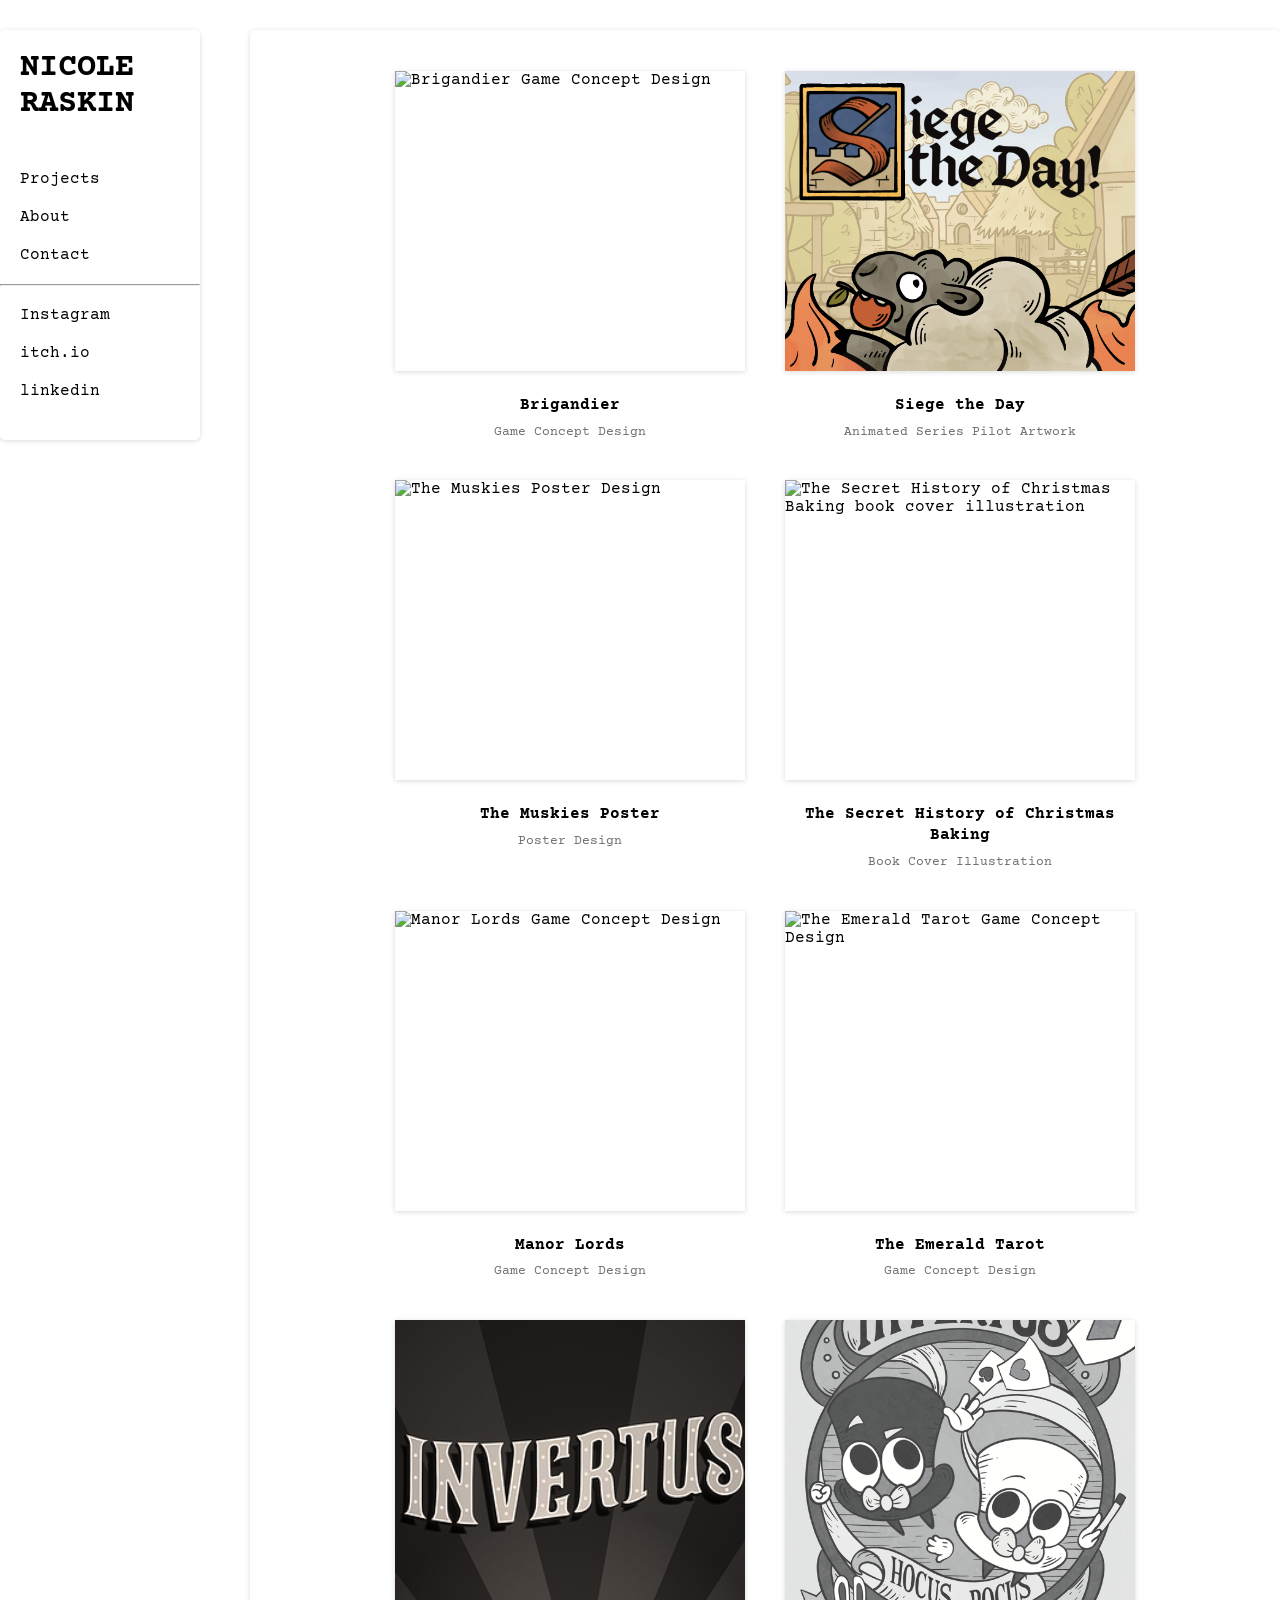
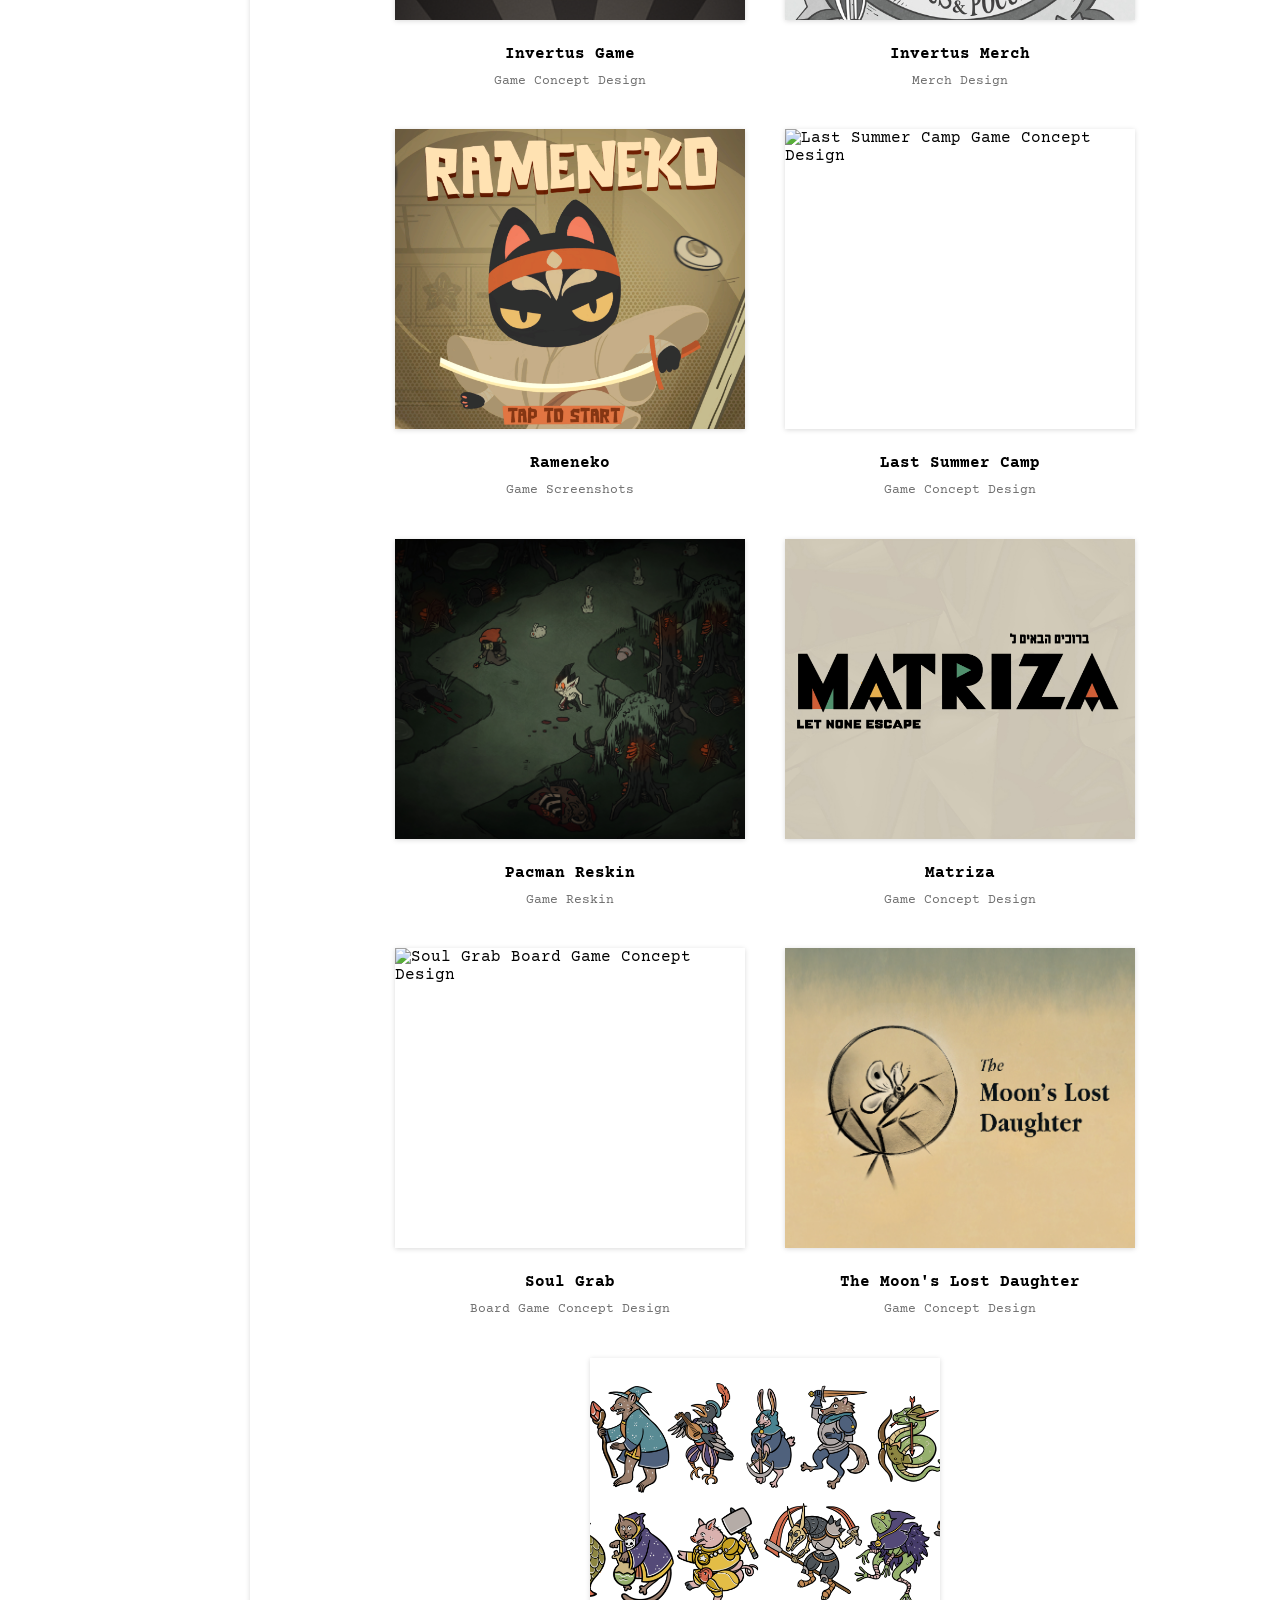
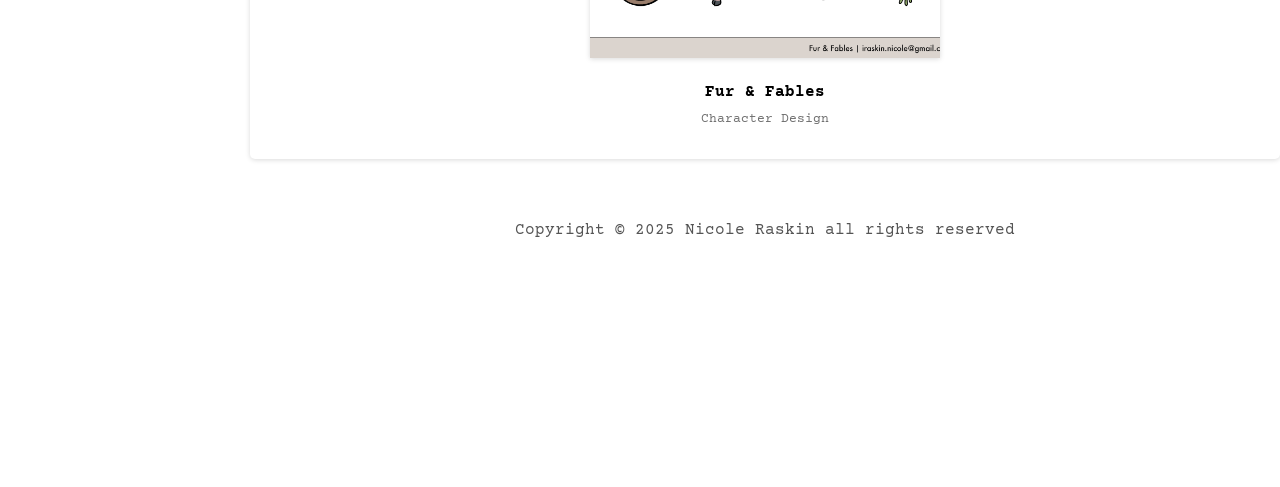
==== commit 64c6f2bd: "same fix as before - split images in flex" ====
--- a/index.html
+++ b/index.html
@@ -4,7 +4,7 @@
     <meta charset="UTF-8">
     <meta name="viewport" content="width=device-width, initial-scale=1.0">
     <title>Project One | Nicole Raskin</title>
-    <link rel="stylesheet" href="style.css?v=3">
+    <link rel="stylesheet" href="style.css?v=4">
     <link rel="preconnect" href="https://fonts.googleapis.com">
 <link rel="preconnect" href="https://fonts.gstatic.com" crossorigin>
 <link href="https://fonts.googleapis.com/css2?family=Courier+Prime:ital,wght@0,400;0,700;1,400;1,700&family=DM+Mono:ital,wght@0,300;0,400;0,500;1,300;1,400;1,500&family=IBM+Plex+Sans:ital,wght@0,100..700;1,100..700&family=Lekton:ital,wght@0,400;0,700;1,400&family=Mozilla+Text:wght@200..700&family=Sometype+Mono:ital,wght@0,400..700;1,400..700&family=Stack+Sans+Text:wght@200..700&family=Trispace:wght@100..800&display=swap" rel="stylesheet">
@@ -55,7 +55,7 @@
                         </a>
                         <a href="project.html?id=15" class="project-caption">
                             <div class="project-caption-title">Brigandier</div>
-                            <div class="project-caption-subtitle">Book Illustrations</div>
+                            <div class="project-caption-subtitle">Game Concept Design</div>
                         </a>
                     </div>
 
@@ -65,7 +65,7 @@
                         </a>
                         <a href="project.html?id=14" class="project-caption">
                             <div class="project-caption-title">Siege the Day</div>
-                            <div class="project-caption-subtitle">Animated Series Pilot Art Direction</div>
+                            <div class="project-caption-subtitle">Animated Series Pilot Artwork</div>
                         </a>
                     </div>
 
@@ -95,7 +95,7 @@
                         </a>
                         <a href="project.html?id=11" class="project-caption">
                             <div class="project-caption-title">Manor Lords</div>
-                            <div class="project-caption-subtitle">Game Elements Concept Design</div>
+                            <div class="project-caption-subtitle">Game Concept Design</div>
                         </a>
                     </div>
 
@@ -105,7 +105,7 @@
                         </a>
                         <a href="project.html?id=10" class="project-caption">
                             <div class="project-caption-title">The Emerald Tarot</div>
-                            <div class="project-caption-subtitle">Tarot Deck Illustrations</div>
+                            <div class="project-caption-subtitle">Game Concept Design</div>
                         </a>
                     </div>
 
@@ -115,7 +115,7 @@
                         </a>
                         <a href="project.html?id=9" class="project-caption">
                             <div class="project-caption-title">Invertus Game</div>
-                            <div class="project-caption-subtitle">Game Art Direction</div>
+                            <div class="project-caption-subtitle">Game Concept Design</div>
                         </a>
                     </div>
 
@@ -135,7 +135,7 @@
                         </a>
                         <a href="project.html?id=7" class="project-caption">
                             <div class="project-caption-title">Rameneko</div>
-                            <div class="project-caption-subtitle">Game Art Direction</div>
+                            <div class="project-caption-subtitle">Game Screenshots</div>
                         </a>
                     </div>
 
@@ -145,7 +145,7 @@
                         </a>
                         <a href="project.html?id=6" class="project-caption">
                             <div class="project-caption-title">Last Summer Camp</div>
-                            <div class="project-caption-subtitle">Board Game Art Direction</div>
+                            <div class="project-caption-subtitle">Game Concept Design</div>
                         </a>
                     </div>
 
@@ -185,7 +185,7 @@
                         </a>
                         <a href="project.html?id=2" class="project-caption">
                             <div class="project-caption-title">The Moon's Lost Daughter</div>
-                            <div class="project-caption-subtitle">Game Art Direction</div>
+                            <div class="project-caption-subtitle">Game Concept Design</div>
                         </a>
                     </div>
 
--- a/style.css
+++ b/style.css
@@ -847,11 +847,11 @@
     }
 
     .row-item-half {
-        width: 100%;             /* stack half-width images one per row */
+        width: 49%;             /* stack half-width images one per row */
     }
 
     .row-item-quarter {
-        width: 49%;              /* quarter images go two per row instead of four */
+        width: 23%;              /* quarter images go two per row instead of four */
     }
 
     .lightbox-prev,
